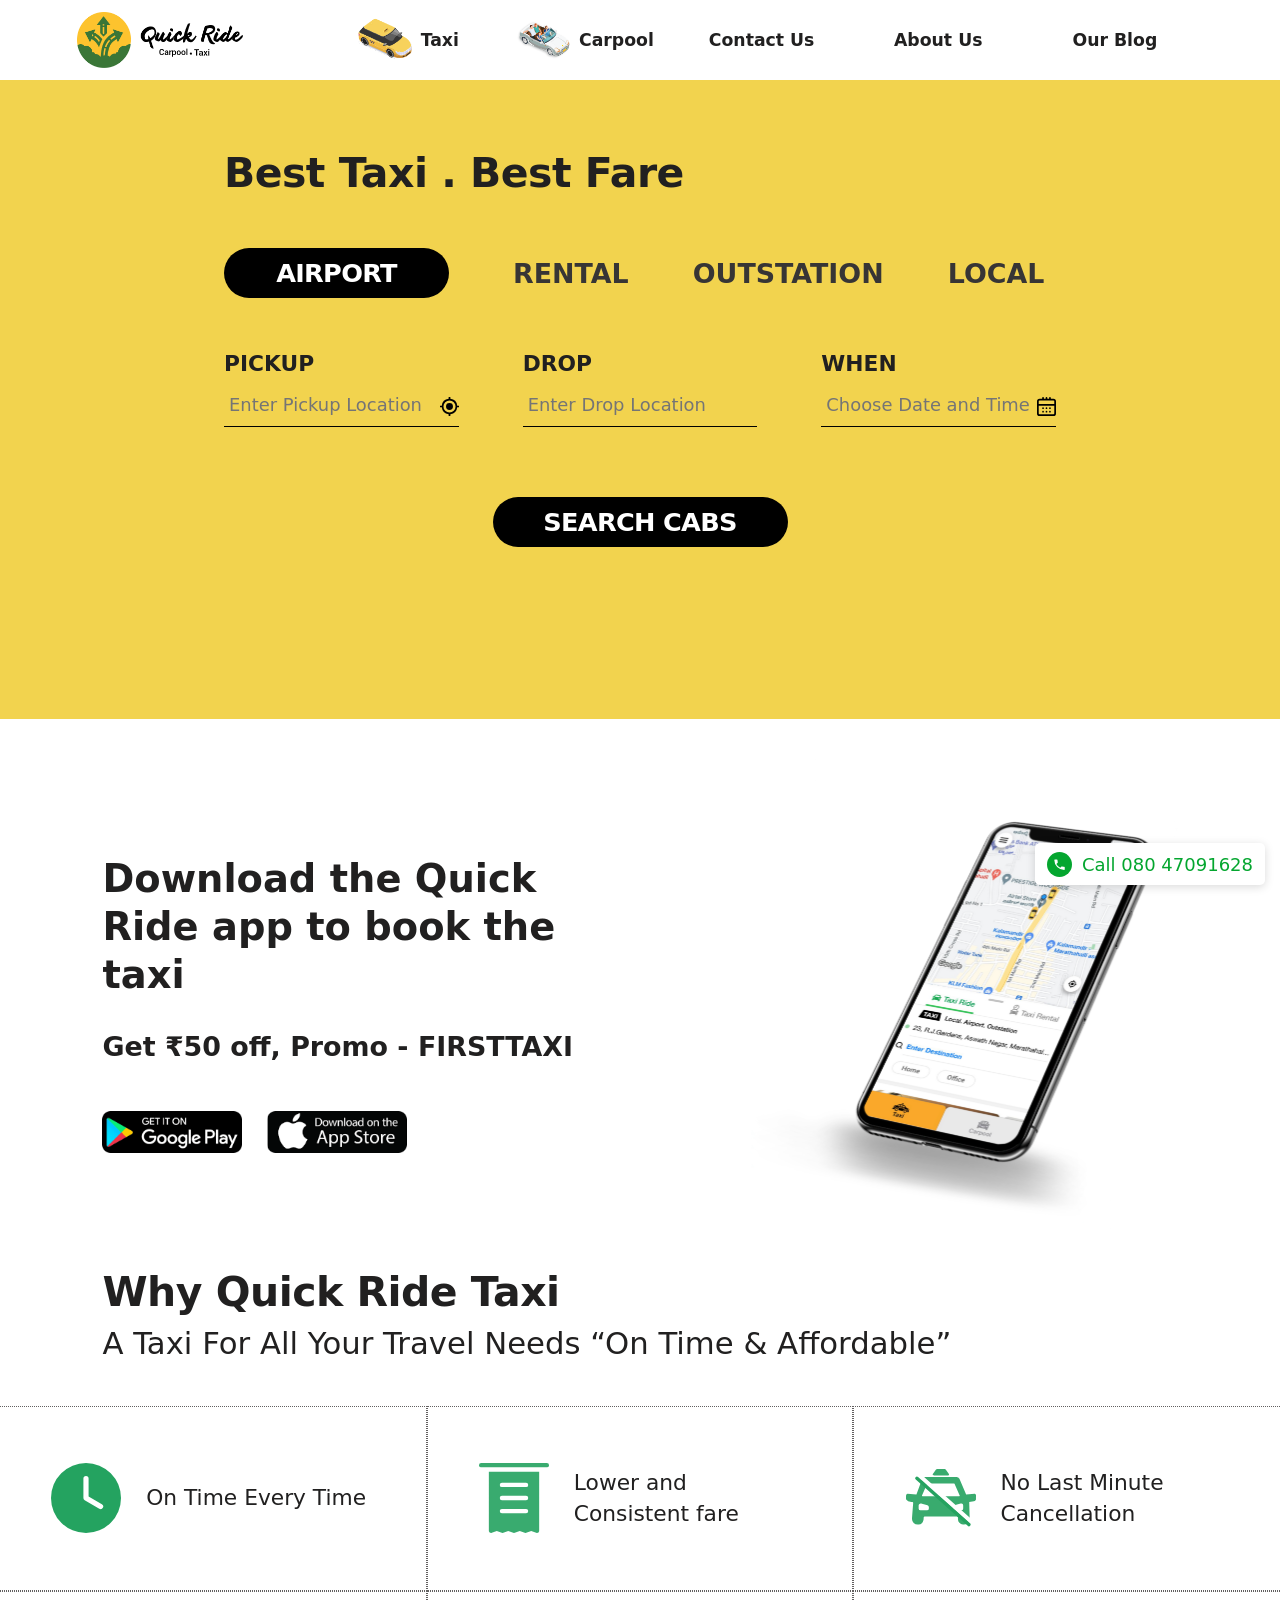
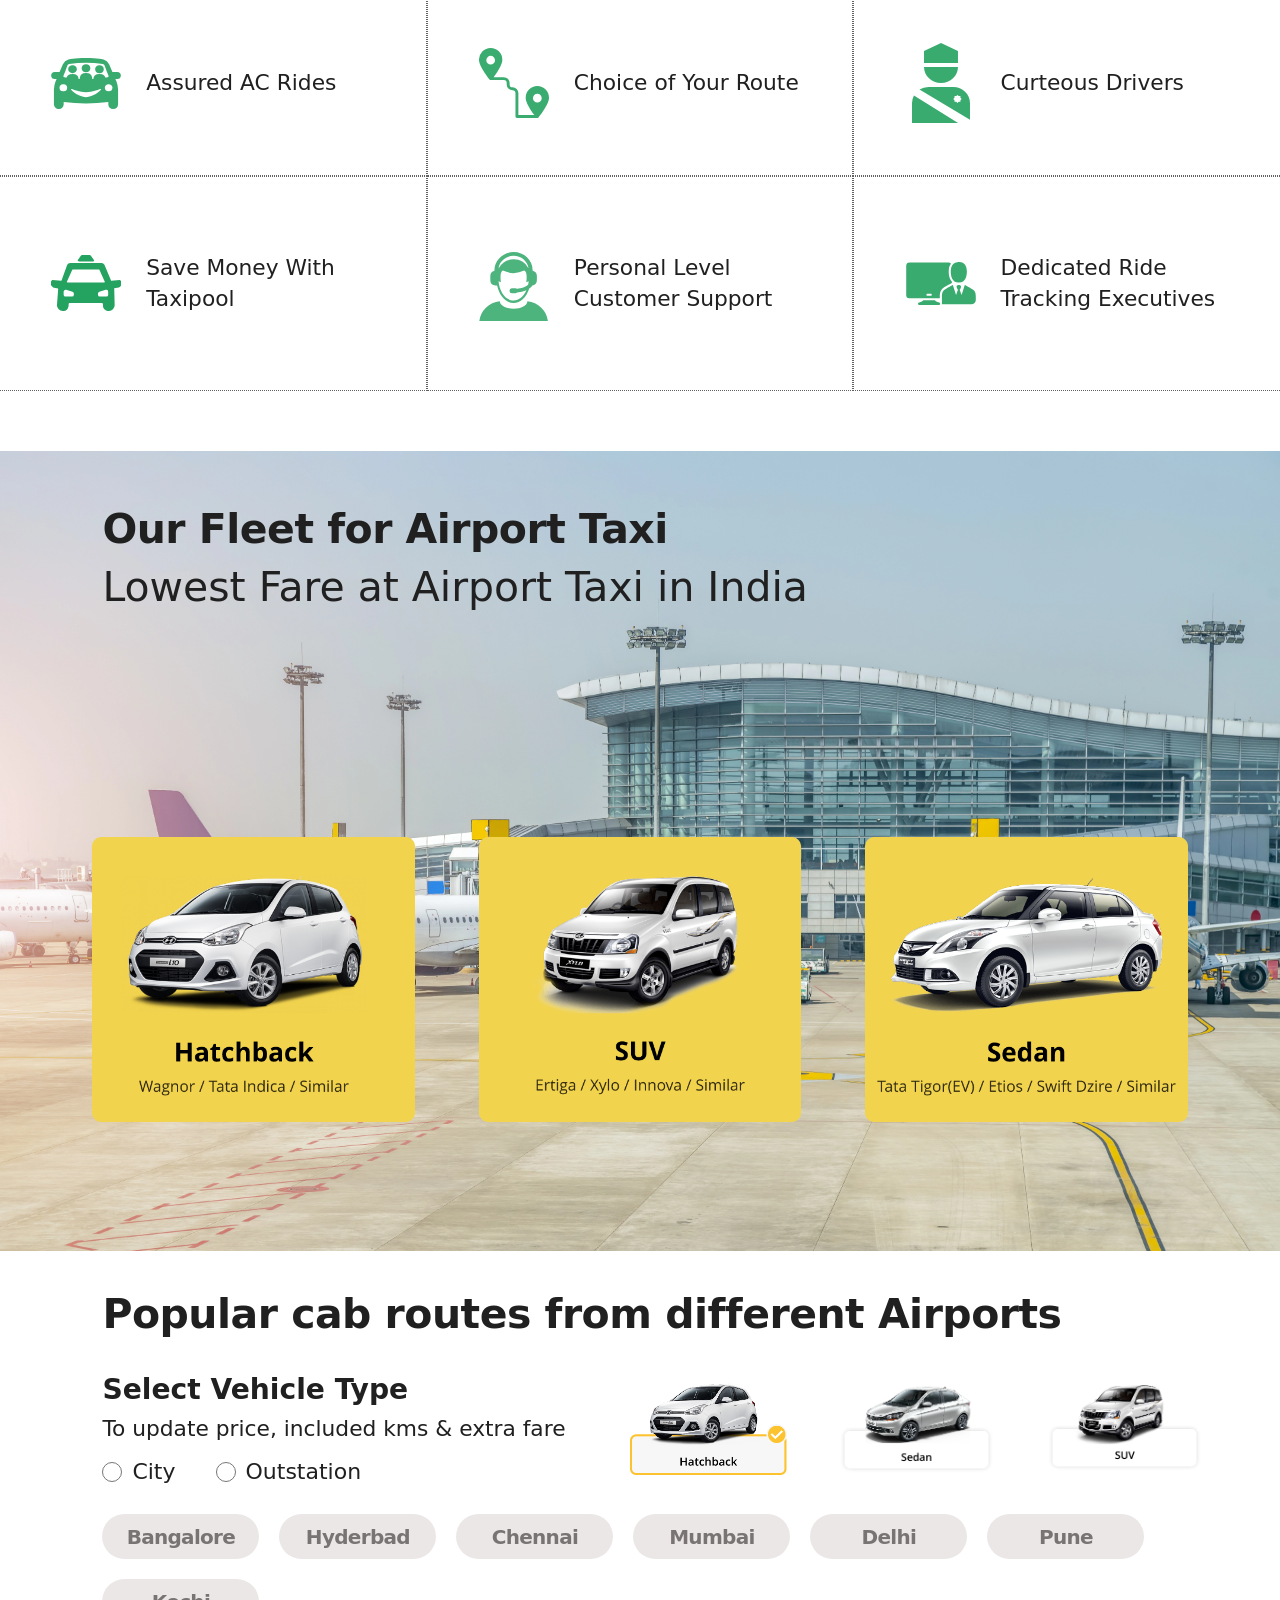
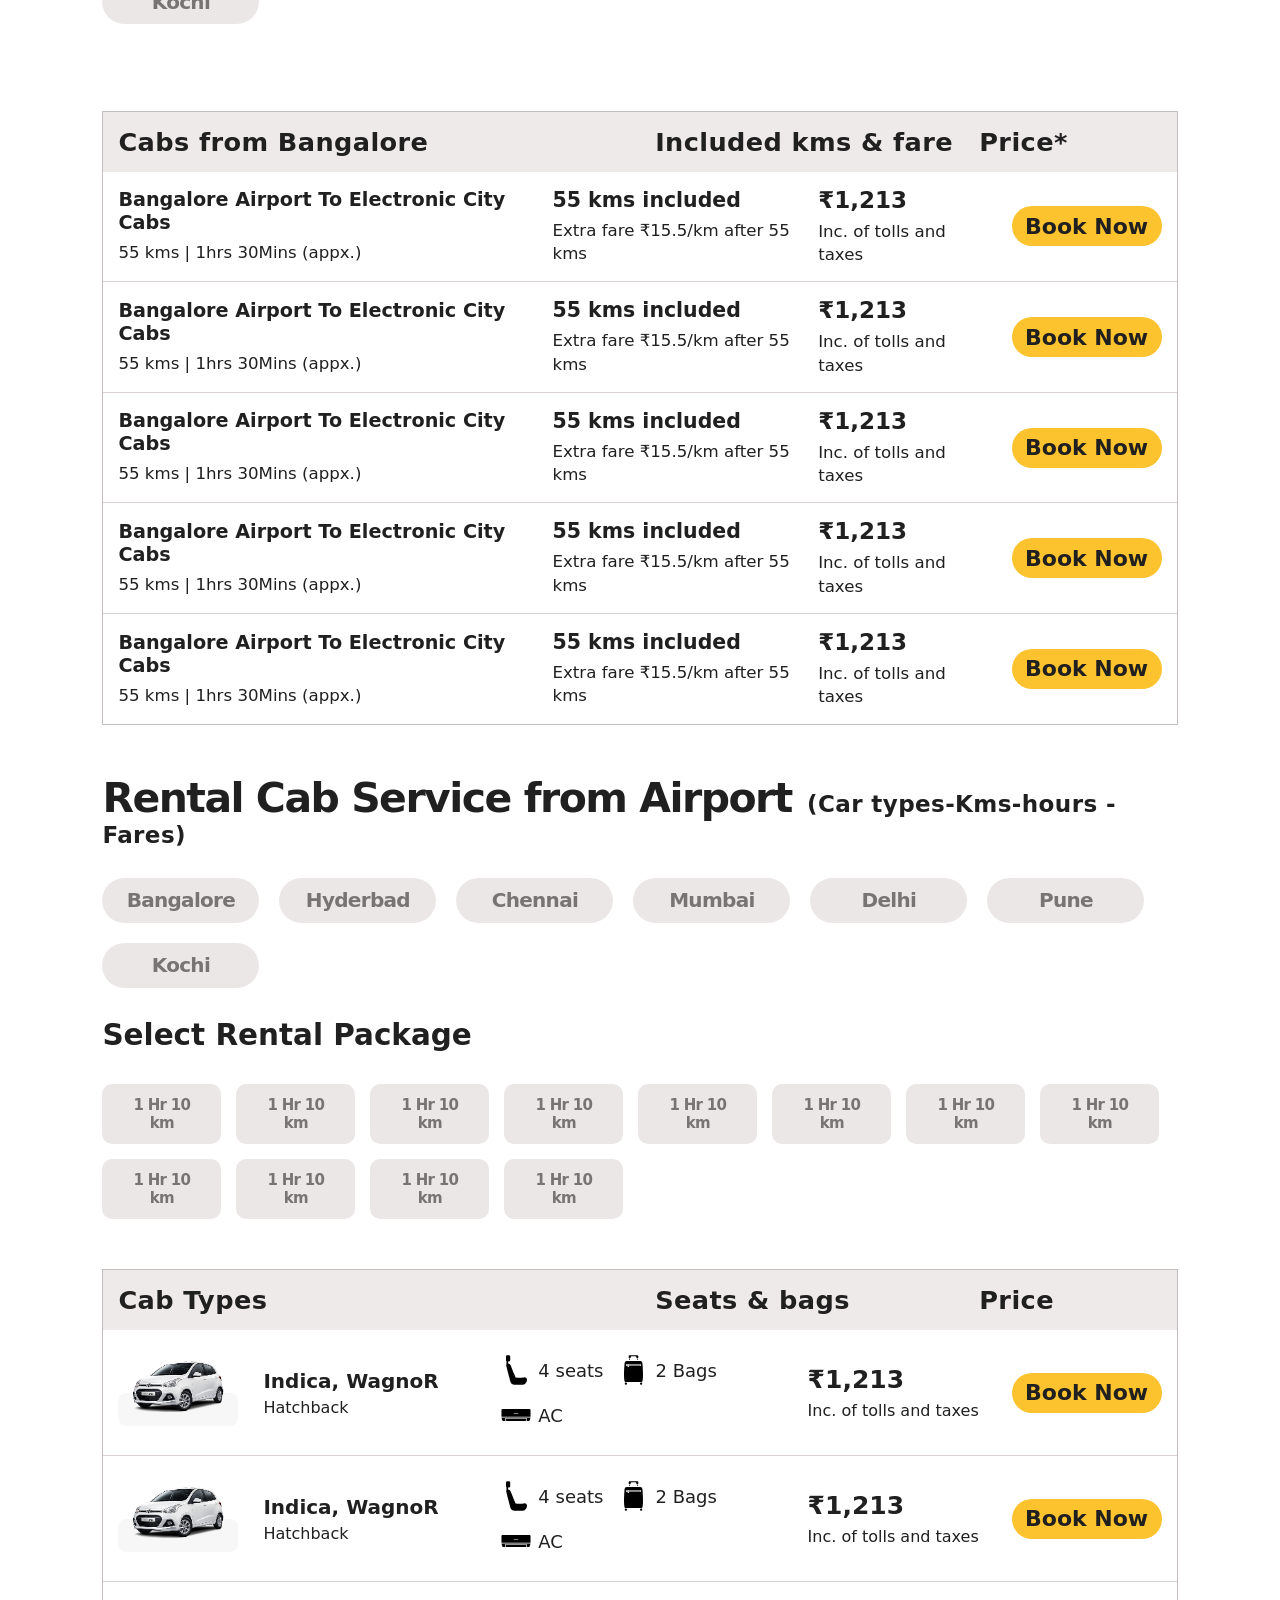
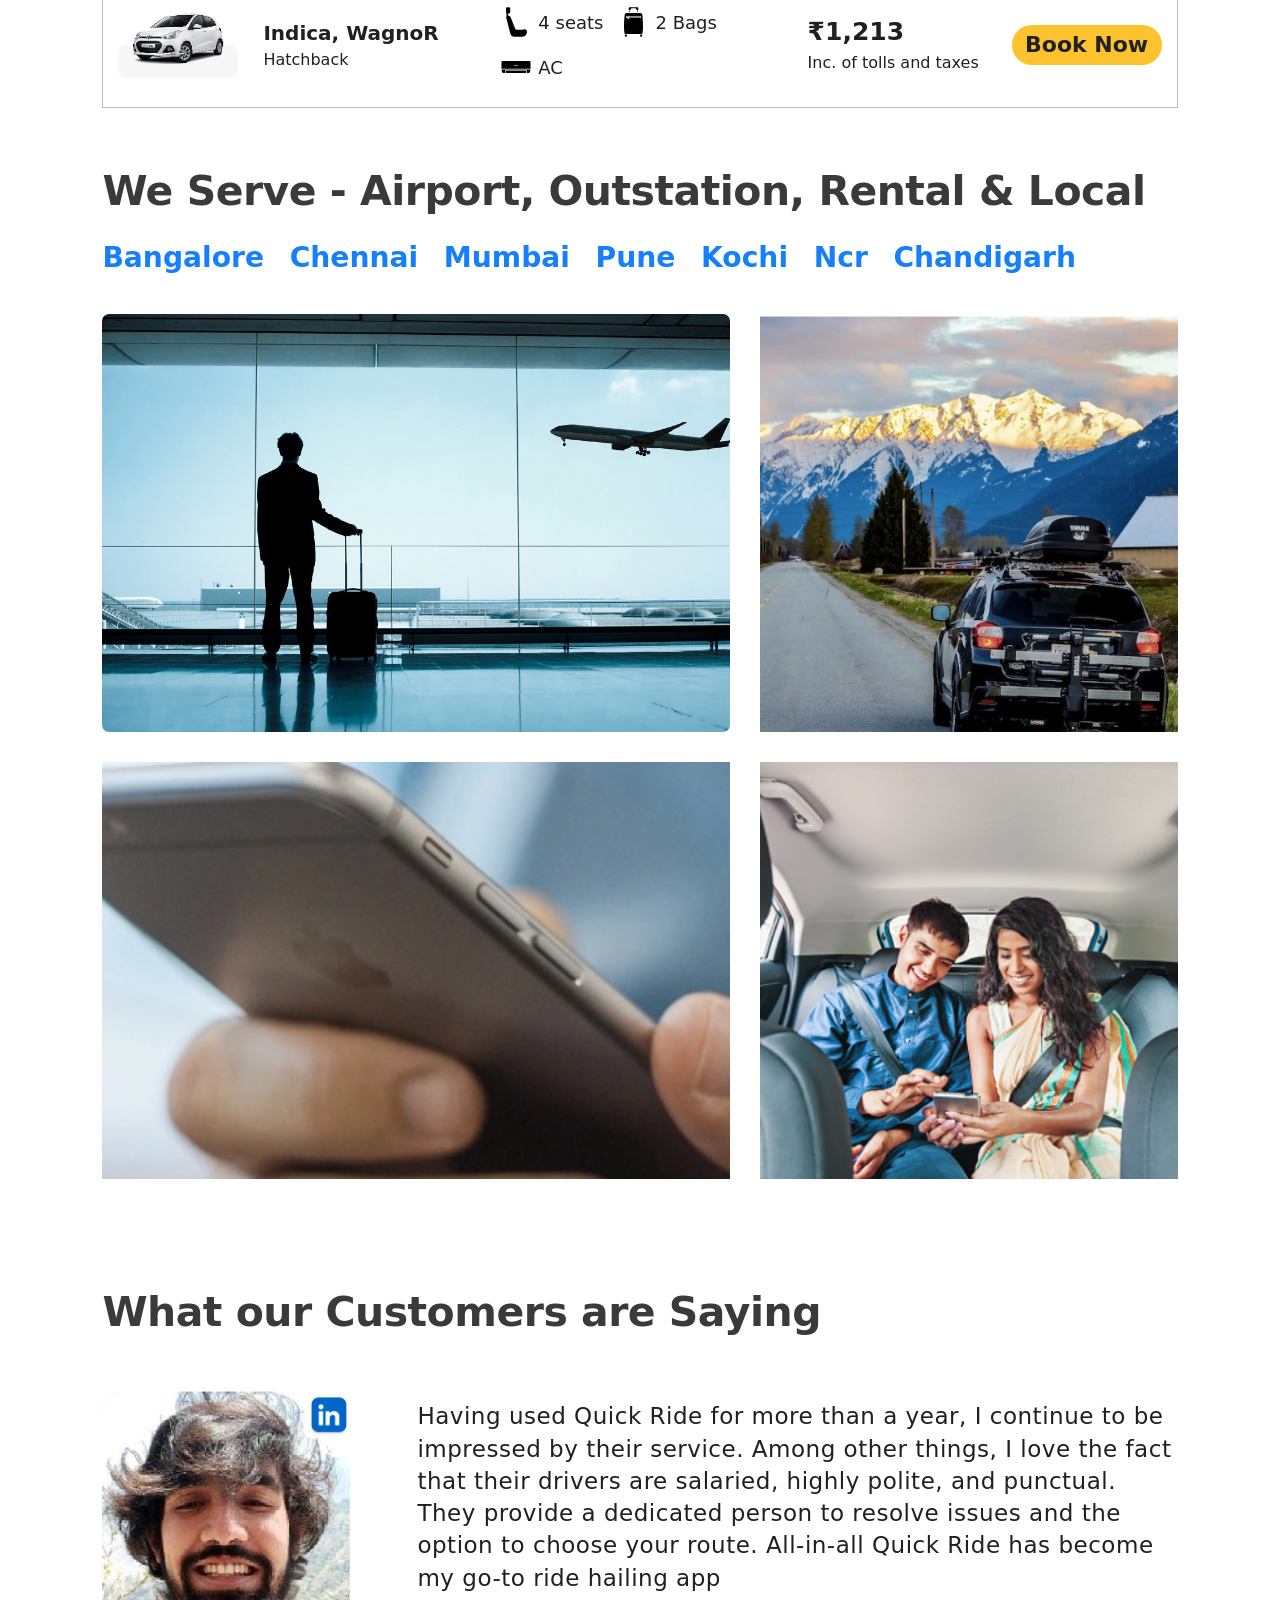
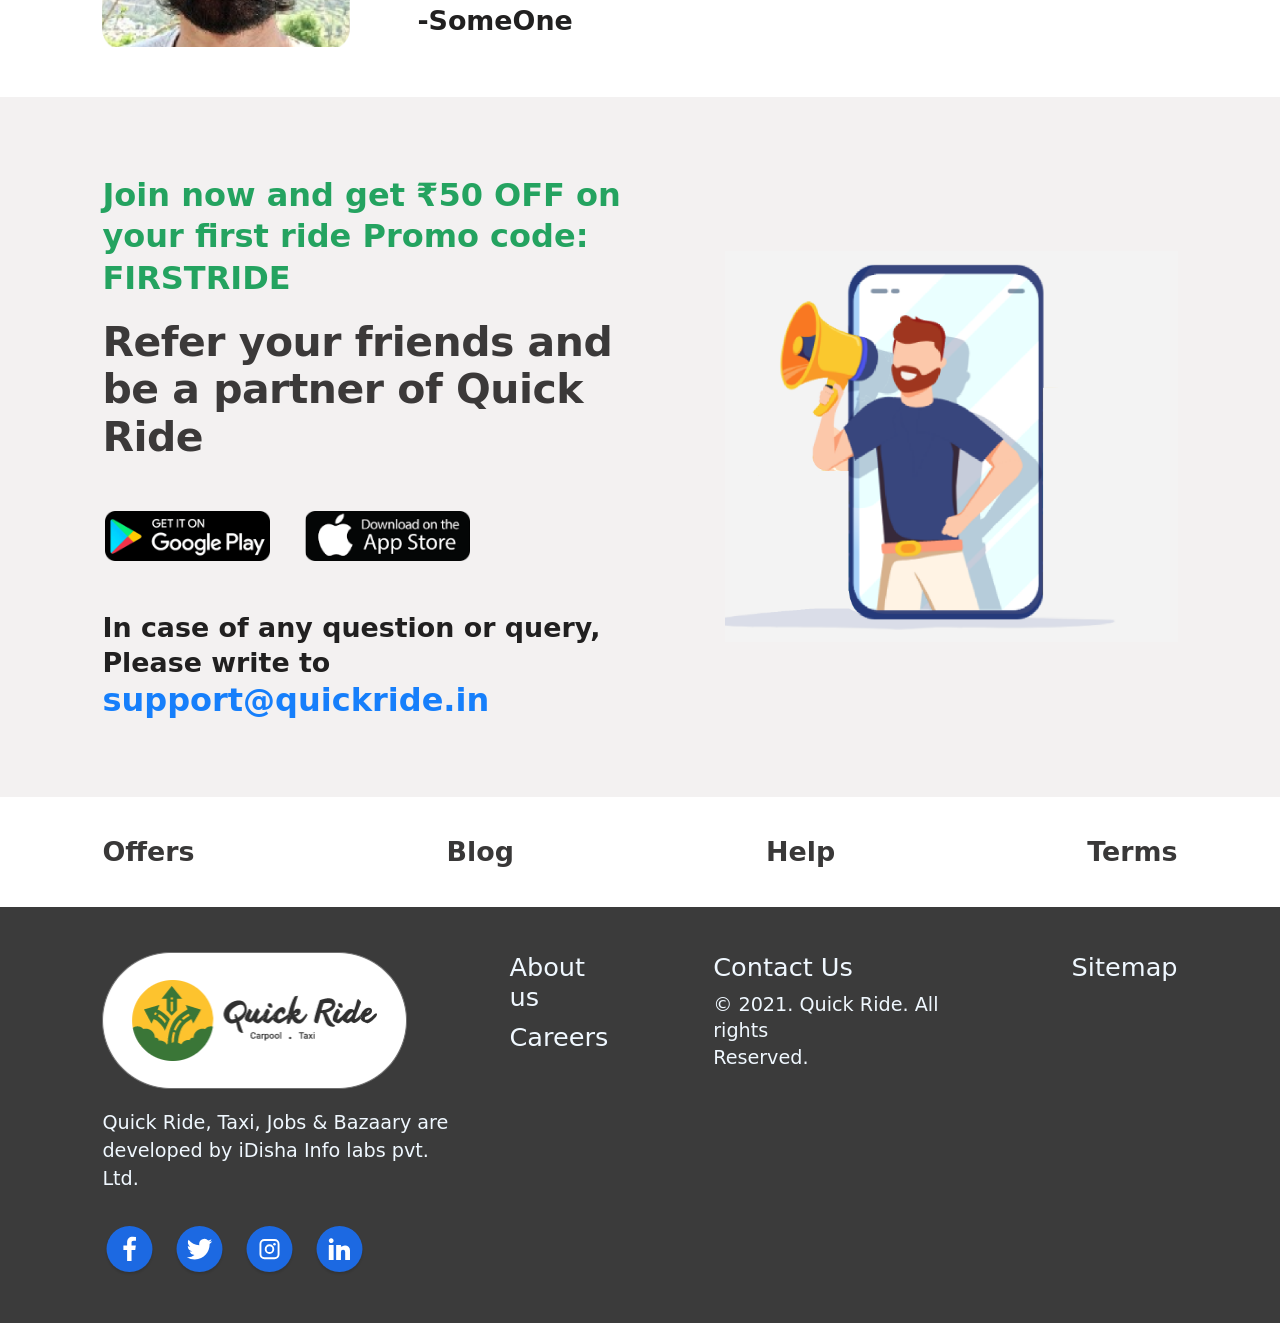
==== index.html @ 78f5a3c4 "Rename quick.html to index.html" ====
<!DOCTYPE html>
<html lang="en">
  <head>
    <meta charset="UTF-8" />
    <meta name="viewport" content="width=device-width, initial-scale=1.0" />
    <title>Quick Ride</title>
    <link rel="stylesheet" href="./quick.css" />
  </head>

  <body>
    <nav>
      <section class="nav padd">
        <div class="nav-l">
          <img src="./public/quick_ride_logo.png" alt="Quick Ride Logo" />
        </div>

        <div class="nav-r">
          <ol>
            <li>
              <img src="./public/yellowTaxi.png" class="n-img" alt="" />
              <span>Taxi</span>
            </li>

            <li>
              <img src="./public/carpoolTaxi.png" class="n-img" alt="" />
              <span>Carpool</span>
            </li>

            <li>Contact Us</li>
            <li>About Us</li>
            <li>Our Blog</li>
          </ol>
        </div>

        <!-- Mobile hamburger -->
        <button
          class="hamburger"
          id="hamburger"
          type="button"
          aria-label="Open navigation menu"
          aria-expanded="false"
          aria-controls="mobileMenu"
        >
          <span></span>
          <span></span>
          <span></span>
        </button>
      </section>

      <!-- Overlay -->
      <div class="menu-overlay" id="menuOverlay"></div>

      <!-- Mobile navigation -->
      <aside class="mobile-menu" id="mobileMenu" aria-hidden="true">
        <div class="mobile-menu-header">
          <span>Menu</span>
        </div>

        <ul>
          <li>
            <a href="#booking">Taxi</a>
          </li>
          <li>
            <a href="#booking">Carpool</a>
          </li>
          <li>
            <a href="#contact">Contact Us</a>
          </li>
          <li>
            <a href="#about">About Us</a>
          </li>
          <li>
            <a href="#blog">Our Blog</a>
          </li>
        </ul>
      </aside>
    </nav>

    <main id="booking">
      <section class="main">
        <h1>Best Taxi . Best Fare</h1>

        <section class="m-btns flex">
          <div class="btn-1">AIRPORT</div>
          <div>RENTAL</div>
          <div>OUTSTATION</div>
          <div>LOCAL</div>
        </section>

        <section class="m-ins">
          <div class="in">
            <p>PICKUP</p>
            <div class="inn inn1">
              <input
                type="text"
                placeholder="Enter Pickup Location"
              />
            </div>
          </div>

          <div class="in">
            <p>DROP</p>
            <div class="inn">
              <input
                type="text"
                placeholder="Enter Drop Location"
              />
            </div>
          </div>

          <div class="in">
            <p>WHEN</p>
            <div class="inn inn2">
              <input
                type="text"
                placeholder="Choose Date and Time"
              />
            </div>
          </div>
        </section>

        <section class="btn btn-1">SEARCH CABS</section>
      </section>
    </main>

    <section class="three">
      <section class="mobile">
        <div class="sec-l">
          <h2>Download the Quick Ride app to book the taxi</h2>

          <h3>Get ₹50 off, Promo - FIRSTTAXI</h3>

          <div class="store-buttons">
            <img src="./public/googlePlayStore.png" alt="Google Play Store" />
            <img src="./public/applePlayStore.png" alt="Apple App Store" />
          </div>
        </div>

        <div class="sec-r">
          <img
            src="./public/taxiBookingPhoneImg.svg"
            alt="Taxi booking application"
          />
        </div>
      </section>
    </section>

    <section class="four" id="about">
      <section class="grid">
        <h1>Why Quick Ride Taxi</h1>
        <p>A Taxi For All Your Travel Needs “On Time & Affordable”</p>
      </section>

      <div class="boxs">
        <div class="grid-features">
          <div class="box">
            <img src="./public/greenTimer.svg" alt="" class="img1" />
            <p>On Time Every Time</p>
          </div>

          <div class="box">
            <img src="./public/greenLowestFare.svg" alt="" class="img1" />
            <p>Lower and Consistent fare</p>
          </div>

          <div class="box">
            <img src="./public/greenNoLastMin.svg" alt="" class="img1" />
            <p>No Last Minute Cancellation</p>
          </div>

          <div class="box">
            <img src="./public/greenCarpool.svg" alt="" class="img1" />
            <p>Assured AC Rides</p>
          </div>

          <div class="box">
            <img src="./public/greenChoiseOfRoute.svg" alt="" class="img1" />
            <p>Choice of Your Route</p>
          </div>

          <div class="box">
            <img src="./public/greenTaxiDriver.svg" alt="" class="img1" />
            <p>Curteous Drivers</p>
          </div>

          <div class="box">
            <img src="./public/greenTaxiCab.svg" alt="" class="img1" />
            <p>Save Money With Taxipool</p>
          </div>

          <div class="box">
            <img src="./public/greenSupportImage.svg" alt="" class="img1" />
            <p>Personal Level Customer Support</p>
          </div>

          <div class="box">
            <img src="./public/greenTxtAgentImage.svg" alt="" class="img1" />
            <p>Dedicated Ride Tracking Executives</p>
          </div>
        </div>
      </div>
    </section>

    <section class="cars">
      <div class="car">
        <h1>Our Fleet for Airport Taxi</h1>
        <p>Lowest Fare at Airport Taxi in India</p>

        <div class="cars-in">
          <img
            src="./public/yellowHatchbackTaxi.png"
            alt="Hatchback Taxi"
          />

          <img
            src="./public/yellowSuvTaxi.png"
            alt="SUV Taxi"
          />

          <img
            src="./public/yellowSedanTaxi.png"
            alt="Sedan Taxi"
          />
        </div>
      </div>
    </section>

    <section class="cab">
      <h1>Popular cab routes from different Airports</h1>

      <div class="cabs">
        <div class="cab-l">
          <h3>Select Vehicle Type</h3>
          <p>To update price, included kms & extra fare</p>

          <div class="rads">
            <label>
              <input type="radio" name="rad" id="rad1" />
              City
            </label>

            <label>
              <input type="radio" name="rad" id="rad2" />
              Outstation
            </label>
          </div>
        </div>

        <div class="cab-r">
          <img
            src="./public/selectedHatchBackTaxi.png"
            alt="Hatchback"
            class="cimg"
          />

          <img
            src="./public/sedanTaxi.png"
            alt="Sedan"
            class="cimg"
          />

          <img
            src="./public/suvTaxi.png"
            alt="SUV"
            class="cimg"
          />
        </div>
      </div>

      <div class="route-buttons" id="routeButtons">
        <div class="btn-b btn-b-1">Bangalore</div>
        <div class="btn-b">Hyderbad</div>
        <div class="btn-b">Chennai</div>
        <div class="btn-b">Mumbai</div>
        <div class="btn-b">Delhi</div>
        <div class="btn-b">Pune</div>
        <div class="btn-b">Kochi</div>
      </div>
    </section>

    <!-- ================= AIRPORT TABLE ================= -->
    <section class="air">
      <section class="table1">
        <div class="head">
          <h3>Cabs from Bangalore</h3>
          <h3>Included kms & fare</h3>
          <h3>Price*</h3>
        </div>

        <section class="port">
          <div class="tab">
            <div class="t1">
              <h3>Bangalore Airport To Electronic City Cabs</h3>
              <span>55 kms | 1hrs 30Mins (appx.)</span>
            </div>

            <div class="t2">
              <h3>55 kms included</h3>
              <span>Extra fare ₹15.5/km after 55 kms</span>
            </div>

            <div class="t3">
              <h3>₹1,213</h3>
              <span>Inc. of tolls and taxes</span>
            </div>

            <div class="t4">
              <div class="btn-n1">Book Now</div>
            </div>
          </div>

          <div class="tab">
            <div class="t1">
              <h3>Bangalore Airport To Electronic City Cabs</h3>
              <span>55 kms | 1hrs 30Mins (appx.)</span>
            </div>

            <div class="t2">
              <h3>55 kms included</h3>
              <span>Extra fare ₹15.5/km after 55 kms</span>
            </div>

            <div class="t3">
              <h3>₹1,213</h3>
              <span>Inc. of tolls and taxes</span>
            </div>

            <div class="t4">
              <div class="btn-n1">Book Now</div>
            </div>
          </div>

          <div class="tab">
            <div class="t1">
              <h3>Bangalore Airport To Electronic City Cabs</h3>
              <span>55 kms | 1hrs 30Mins (appx.)</span>
            </div>

            <div class="t2">
              <h3>55 kms included</h3>
              <span>Extra fare ₹15.5/km after 55 kms</span>
            </div>

            <div class="t3">
              <h3>₹1,213</h3>
              <span>Inc. of tolls and taxes</span>
            </div>

            <div class="t4">
              <div class="btn-n1">Book Now</div>
            </div>
          </div>

          <div class="tab">
            <div class="t1">
              <h3>Bangalore Airport To Electronic City Cabs</h3>
              <span>55 kms | 1hrs 30Mins (appx.)</span>
            </div>

            <div class="t2">
              <h3>55 kms included</h3>
              <span>Extra fare ₹15.5/km after 55 kms</span>
            </div>

            <div class="t3">
              <h3>₹1,213</h3>
              <span>Inc. of tolls and taxes</span>
            </div>

            <div class="t4">
              <div class="btn-n1">Book Now</div>
            </div>
          </div>

          <div class="tab">
            <div class="t1">
              <h3>Bangalore Airport To Electronic City Cabs</h3>
              <span>55 kms | 1hrs 30Mins (appx.)</span>
            </div>

            <div class="t2">
              <h3>55 kms included</h3>
              <span>Extra fare ₹15.5/km after 55 kms</span>
            </div>

            <div class="t3">
              <h3>₹1,213</h3>
              <span>Inc. of tolls and taxes</span>
            </div>

            <div class="t4">
              <div class="btn-n1">Book Now</div>
            </div>
          </div>
        </section>
      </section>
    </section>

    <!-- ================= RENTAL ================= -->
    <section class="seven">
      <h1>Rental Cab Service from Airport</h1>

      <h3>(Car types-Kms-hours - Fares)</h3>

      <div class="route-buttons">
        <div class="btn-b btn-b-1">Bangalore</div>
        <div class="btn-b">Hyderbad</div>
        <div class="btn-b">Chennai</div>
        <div class="btn-b">Mumbai</div>
        <div class="btn-b">Delhi</div>
        <div class="btn-b">Pune</div>
        <div class="btn-b">Kochi</div>
      </div>

      <h2>Select Rental Package</h2>

      <div class="btns-new">
        <div class="btn-b-1 btn-b btn-new">1 Hr 10<br />km</div>
        <div class="btn-b btn-new">1 Hr 10<br />km</div>
        <div class="btn-b btn-new">1 Hr 10<br />km</div>
        <div class="btn-b btn-new">1 Hr 10<br />km</div>
        <div class="btn-b btn-new">1 Hr 10<br />km</div>
        <div class="btn-b btn-new">1 Hr 10<br />km</div>
        <div class="btn-b btn-new">1 Hr 10<br />km</div>
        <div class="btn-b btn-new">1 Hr 10<br />km</div>
        <div class="btn-b btn-new">1 Hr 10<br />km</div>
        <div class="btn-b btn-new">1 Hr 10<br />km</div>
        <div class="btn-b btn-new">1 Hr 10<br />km</div>
        <div class="btn-b btn-new">1 Hr 10<br />km</div>
      </div>
    </section>

    <!-- ================= RENTAL TABLE ================= -->
    <section class="eight">
      <div class="car-tab">
        <div class="head">
          <h3>Cab Types</h3>
          <h3>Seats & bags</h3>
          <h3>Price</h3>
        </div>

        <div class="tab-1">
          <div class="t1 ct1">
            <img
              src="./public/taxiHatchBackCar2.png"
              class="c-img-1"
              alt="Hatchback"
            />

            <div class="text-c">
              <h3>Indica, WagnoR</h3>
              <span>Hatchback</span>
            </div>
          </div>

          <div class="t2 ct2">
            <div>
              <img src="./public/seat.svg" alt="" />
              <span>4 seats</span>
            </div>

            <div>
              <img src="./public/luggageBags.svg" alt="" />
              <span>2 Bags</span>
            </div>

            <div>
              <img src="./public/acBlackImage.svg" alt="" />
              <span>AC</span>
            </div>
          </div>

          <div class="t3 ct3">
            <h3>₹1,213</h3>
            <span>Inc. of tolls and taxes</span>
          </div>

          <div class="t4 ct4">
            <div class="btn-n1">Book Now</div>
          </div>
        </div>

        <div class="tab-1">
          <div class="t1 ct1">
            <img
              src="./public/taxiHatchBackCar2.png"
              class="c-img-1"
              alt="Hatchback"
            />

            <div class="text-c">
              <h3>Indica, WagnoR</h3>
              <span>Hatchback</span>
            </div>
          </div>

          <div class="t2 ct2">
            <div>
              <img src="./public/seat.svg" alt="" />
              <span>4 seats</span>
            </div>

            <div>
              <img src="./public/luggageBags.svg" alt="" />
              <span>2 Bags</span>
            </div>

            <div>
              <img src="./public/acBlackImage.svg" alt="" />
              <span>AC</span>
            </div>
          </div>

          <div class="t3 ct3">
            <h3>₹1,213</h3>
            <span>Inc. of tolls and taxes</span>
          </div>

          <div class="t4 ct4">
            <div class="btn-n1">Book Now</div>
          </div>
        </div>

        <div class="tab-1">
          <div class="t1 ct1">
            <img
              src="./public/taxiHatchBackCar2.png"
              class="c-img-1"
              alt="Hatchback"
            />

            <div class="text-c">
              <h3>Indica, WagnoR</h3>
              <span>Hatchback</span>
            </div>
          </div>

          <div class="t2 ct2">
            <div>
              <img src="./public/seat.svg" alt="" />
              <span>4 seats</span>
            </div>

            <div>
              <img src="./public/luggageBags.svg" alt="" />
              <span>2 Bags</span>
            </div>

            <div>
              <img src="./public/acBlackImage.svg" alt="" />
              <span>AC</span>
            </div>
          </div>

          <div class="t3 ct3">
            <h3>₹1,213</h3>
            <span>Inc. of tolls and taxes</span>
          </div>

          <div class="t4 ct4">
            <div class="btn-n1">Book Now</div>
          </div>
        </div>
      </div>
    </section>

    <section class="nine" id="blog">
      <div class="nine-an">
        <h1>We Serve - Airport, Outstation, Rental & Local</h1>
      </div>

      <div class="anc">
        <a href="">Bangalore</a>
        <a href="">Chennai</a>
        <a href="">Mumbai</a>
        <a href="">Pune</a>
        <a href="">Kochi</a>
        <a href="">Ncr</a>
        <a href="">Chandigarh</a>
      </div>

      <div class="pic-4">
        <img
          src="./public/airportImage.png"
          alt="Airport"
        />

        <img
          src="./public/outstationImage.png"
          alt="Outstation"
        />

        <img
          src="./public/localImage.png"
          alt="Local"
        />

        <img
          src="./public/rentalImage.png"
          alt="Rental"
        />
      </div>
    </section>

    <section class="ten">
      <section class="custo">
        <h1>What our Customers are Saying</h1>

        <div class="cu-sec">
          <div class="cu-l">
            <img
              src="./public/Shankar_Sriram_Image.png"
              alt="Customer"
            />
          </div>

          <div class="cu-r">
            <p>
              Having used Quick Ride for more than a year, I continue to be
              impressed by their service. Among other things, I love the fact
              that their drivers are salaried, highly polite, and punctual.
              They provide a dedicated person to resolve issues and the option
              to choose your route. All-in-all Quick Ride has become my go-to
              ride hailing app
            </p>

            <h3>-SomeOne</h3>
          </div>
        </div>
      </section>
    </section>

    <section class="eleven" id="contact">
      <div class="s11">
        <section class="l11">
          <h2>
            Join now and get ₹50 OFF on your first ride Promo code:
            FIRSTRIDE
          </h2>

          <h1>Refer your friends and be a partner of Quick Ride</h1>

          <div class="img-s11">
            <img
              src="./public/googlePlayStore.png"
              alt="Google Play Store"
            />

            <img
              src="./public/applePlayStore (1).png"
              alt="Apple App Store"
            />
          </div>

          <h3>
            In case of any question or query, Please write to
          </h3>

          <a href="mailto:support@quickride.in">
            support@quickride.in
          </a>
        </section>

        <section class="r11">
          <img
            src="./public/userReferral.png"
            alt="Referral"
          />
        </section>
      </div>
    </section>

    <section class="lists">
      <div class="list">
        <ol>
          <li>Offers</li>
          <li>Blog</li>
          <li>Help</li>
          <li>Terms</li>
        </ol>
      </div>
    </section>

    <footer>
      <section class="foots">
        <div class="foot1">
          <img
            src="./public/quickRideLogoImage.png"
            alt="Quick Ride"
          />

          <p>
            Quick Ride, Taxi, Jobs & Bazaary are
            <br />
            developed by iDisha Info labs pvt. Ltd.
          </p>

          <div class="logos">
            <img src="./public/skyBlueFaceBook.svg" alt="Facebook" />
            <img src="./public/skyBlueTwiter.svg" alt="Twitter" />
            <img src="./public/skyBlueInstagram.svg" alt="Instagram" />
            <img src="./public/skyBlueLinkedIn.svg" alt="LinkedIn" />
          </div>
        </div>

        <div class="ols">
          <div class="ol1">
            <ol>
              <li>About us</li>
              <li>Careers</li>
            </ol>
          </div>

          <div class="ol2">
            <ol>
              <li>Contact Us</li>
              <li class="copyright">
                © 2021. Quick Ride. All rights
                <br />
                Reserved.
              </li>
            </ol>
          </div>

          <div class="ol3">
            <ol>
              <li>Sitemap</li>
            </ol>
          </div>
        </div>
      </section>
    </footer>

    <div class="call-bar">
      <a href="tel:08047091628">
        <img
          src="./public/call.svg"
          alt="Call"
        />
        <span>Call 080 47091628</span>
      </a>
    </div>

    

    <script src="./quick.js"></script>
  </body>
</html>
---- quick.css ----
* {
  padding: 0;
  margin: 0;
  box-sizing: border-box;
}

html {
  font-size: 16px;
  scroll-behavior: smooth;
}

html,
body {
  width: 100%;
  min-height: 100%;
}

body {
  overflow-x: clip;
  color: #212020;
  font-family: system-ui, -apple-system, BlinkMacSystemFont, "Segoe UI",
    Roboto, Oxygen, Ubuntu, Cantarell, "Open Sans", sans-serif;
}

body.menu-open {
  overflow: hidden;
}

img {
  max-width: 100%;
  height: auto;
  display: block;
}

a {
  text-decoration: none;
  color: inherit;
}

li {
  list-style: none;
}

button,
input {
  font: inherit;
}

.flex {
  display: flex;
}

.padd {
  padding-inline: clamp(20px, 6vw, 95px);
}


/* navbar */

nav {
  position: relative;
  height: 80px;
  background: #fff;
  z-index: 1000;
}

.nav {
  min-height: 80px;
  display: flex;
  align-items: center;
  gap: clamp(30px, 6vw, 100px);
}

.nav-l {
  flex: 0 0 auto;
}

.nav-l img {
  width: clamp(145px, 13vw, 190px);
  height: auto;
}

.nav-r {
  flex: 1;
}

.nav-r ol {
  display: flex;
  align-items: center;
  justify-content: flex-start;
  gap: 0;
}

.nav-r ol li {
  min-height: 80px;
  flex: 1;
  display: flex;
  align-items: center;
  justify-content: center;
  gap: 8px;
  padding-inline: 10px;
  text-align: center;
  font-size: clamp(15px, 1.35vw, 20px);
  font-weight: 900;
  cursor: pointer;
  white-space: nowrap;
}

.nav-r ol li:hover {
  color: #423d3d;
  text-decoration: underline;
}

.n-img {
  width: 55px;
  height: 60px;
  object-fit: contain;
}

/* hamburger */

.hamburger {
  display: none;
  position: relative;
  width: 48px;
  height: 48px;
  flex: 0 0 48px;
  padding: 8px;
  border: 0;
  border-radius: 8px;
  background: transparent;
  cursor: pointer;
  z-index: 1200;
}

.hamburger span {
  display: block;
  width: 30px;
  height: 3px;
  margin: 5px auto;
  border-radius: 5px;
  background: #000;
  transition:
    transform 0.3s ease,
    opacity 0.2s ease;
}

.hamburger.active span:nth-child(1) {
  transform: translateY(8px) rotate(45deg);
}

.hamburger.active span:nth-child(2) {
  opacity: 0;
}

.hamburger.active span:nth-child(3) {
  transform: translateY(-8px) rotate(-45deg);
}


/* mobilr menu */

.mobile-menu {
  position: fixed;
  top: 0;
  right: 0;
  width: min(360px, 88vw);
  height: 100dvh;
  padding: 100px 30px 40px;
  background: #fff;
  z-index: 1100;
  transform: translateX(100%);
  visibility: hidden;
  transition:
    transform 0.35s ease,
    visibility 0.35s ease;
  box-shadow: -10px 0 30px rgba(0, 0, 0, 0.15);
}

.mobile-menu.active {
  transform: translateX(0);
  visibility: visible;
}

.mobile-menu-header {
  margin-bottom: 25px;
  font-size: 24px;
  font-weight: 800;
}

.mobile-menu ul {
  display: flex;
  flex-direction: column;
}

.mobile-menu li {
  border-bottom: 1px solid #ddd;
}

.mobile-menu a {
  display: block;
  padding: 18px 5px;
  font-size: 20px;
  font-weight: 700;
}

.mobile-menu a:active {
  background: #f2f2f2;
}

.menu-overlay {
  position: fixed;
  inset: 0;
  background: rgba(0, 0, 0, 0.45);
  z-index: 1050;
  opacity: 0;
  visibility: hidden;
  pointer-events: none;
  transition:
    opacity 0.3s ease,
    visibility 0.3s ease;
}

.menu-overlay.active {
  opacity: 1;
  visibility: visible;
  pointer-events: auto;
}




h1 {
  font-size: clamp(2rem, 3.2vw, 43px);
  font-weight: 900;
  line-height: 1.15;
  letter-spacing: -0.5px;
}

h2 {
  line-height: 1.2;
}

p {
  line-height: 1.45;
}


/* main section */

main {
  background: #f2d34e;
  min-height: 71vh;
  padding:
    clamp(45px, 6vw, 70px)
    clamp(20px, 17.5vw, 252px)
    60px;
}

.main > h1 {
  padding-bottom: clamp(35px, 4vw, 70px);
}

.m-btns {
  align-items: center;
  flex-wrap: wrap;
  gap: clamp(20px, 5vw, 70px);
  padding-bottom: 50px;
  color: #373535;
  font-size: clamp(20px, 2.1vw, 30px);
  font-weight: 700;
  cursor: pointer;
}

.m-btns > div:not(.btn-1) {
  cursor: pointer;
}

.btn-1 {
  min-height: 50px;
  width: min(225px, 100%);
  background: #000;
  color: #fff !important;
  cursor: pointer;
  text-align: center;
  border-radius: 32px;
  letter-spacing: -0.7px;
  display: flex;
  align-items: center;
  justify-content: center;
  font-size: clamp(20px, 2vw, 30px);
  font-weight: 700;
}

.btn-1:hover {
  background: #302b2b;
}
.m-ins {
  display: grid;
  grid-template-columns: repeat(3, minmax(0, 1fr));
  gap: clamp(20px, 5vw, 70px);
  padding-bottom: 70px;
}

.m-ins p {
  font-size: clamp(18px, 1.7vw, 25px);
  font-weight: 700;
  padding-bottom: 7px;
}

.m-ins .inn {
  height: 40px;
  width: 100%;
  border-bottom: 1px solid #000;
}

.inn1 {
  background-image: url("./public/ic_gps_location.svg");
  background-position: right center;
  background-repeat: no-repeat;
  background-size: 19px;
}

.inn2 {
  background-image: url("./public/datePicker.svg");
  background-position: right center;
  background-repeat: no-repeat;
  background-size: 19px;
}

.m-ins .inn input {
  border: none;
  outline: none;
  height: 35px;
  width: calc(100% - 25px);
  font-size: clamp(16px, 1.4vw, 20px);
  text-indent: 5px;
  background: transparent;
}

.btn {
  margin-inline: auto;
  width: min(295px, 100%);
  height: 50px;
}


/* app section */

.mobile {
  width: min(1400px, 100%);
  min-height: 550px;
  margin-inline: auto;
  padding-inline: clamp(20px, 8vw, 120px);
  display: flex;
  align-items: center;
  justify-content: space-between;
  gap: 50px;
}

.sec-l {
  width: 50%;
  padding-top: 20px;
}

.mobile h2 {
  line-height: 1.25;
  font-size: clamp(28px, 3vw, 40px);
  font-weight: 800;
  padding-bottom: 30px;
}

.mobile h3 {
  line-height: 1.35;
  font-size: clamp(20px, 2.1vw, 30px);
  font-weight: 900;
  padding-bottom: 45px;
}

.store-buttons {
  display: flex;
  flex-wrap: wrap;
  align-items: center;
  gap: 25px;
}

.sec-l img {
  width: 140px;
  height: 43px;
  object-fit: contain;
}

.sec-r {
  width: 40%;
  display: flex;
  justify-content: center;
}

.sec-r img {
  width: min(450px, 100%);
  height: 550px;
  object-fit: contain;
}


/* quick grid  */

.four {
  padding-bottom: 60px;
}

.grid {
  width: min(1400px, 100%);
  margin-inline: auto;
  padding-inline: clamp(20px, 8vw, 120px);
  padding-bottom: 40px;
}

.grid h1 {
  text-align: left;
  padding-bottom: 5px;
}

.grid p {
  font-size: clamp(21px, 2.4vw, 33.5px);
  font-weight: 300;
}

.boxs {
  width: min(1400px, 100%);
  margin-inline: auto;
}

.grid-features {
  display: grid;
  grid-template-columns: repeat(3, minmax(0, 1fr));
}

.box {
  min-height: 185px;
  padding: 25px clamp(20px, 4vw, 60px);
  border: 1px dotted rgb(98, 96, 96);
  display: flex;
  gap: 25px;
  align-items: center;
}

.box:nth-child(1),
.box:nth-child(4),
.box:nth-child(7) {
  border-left: 0;
}

.box:nth-child(3),
.box:nth-child(6),
.box:nth-child(9) {
  border-right: 0;
}

.box:nth-child(n + 7) {
  min-height: 215px;
}

.boxs p {
  width: 100%;
  font-size: clamp(18px, 1.7vw, 25px);
  font-weight: 400;
}

.boxs img {
  width: 70px;
  height: 80px;
  object-fit: contain;
  flex: 0 0 70px;
}


/* cars section */

.cars {
  min-height: 800px;
  padding:
    55px
    clamp(20px, 8vw, 120px)
    80px;
  background-image: url("./public/airportBgLocationImg.png");
  background-size: cover;
  background-position: center;
  background-repeat: no-repeat;
}

.cars h1 {
  text-align: left;
  padding-bottom: 5px;
}

.cars p {
  font-size: clamp(25px, 3.2vw, 45.5px);
  font-weight: 300;
}

.cars-in {
  margin-top: 220px;
  display: flex;
  justify-content: center;
  align-items: center;
  gap: clamp(20px, 5vw, 80px);
}

.cars-in img {
  width: min(360px, 30%);
  height: auto;
  object-fit: contain;
}


/* cabs  */

.cab {
  width: min(1400px, 100%);
  min-height: 460px;
  margin-inline: auto;
  padding:
    40px
    clamp(20px, 8vw, 120px);
}

.cab h1 {
  text-align: left;
  padding-bottom: 35px;
}

.cabs {
  display: flex;
  align-items: center;
  justify-content: space-between;
  gap: 30px;
}

.cab-l {
  flex: 1;
}

.cab-l h3 {
  text-align: left;
  font-size: clamp(22px, 2.2vw, 30px);
  padding-bottom: 7px;
}

.cab p {
  font-size: clamp(17px, 1.7vw, 25px);
  padding-bottom: 15px;
}

.rads {
  display: flex;
  align-items: center;
  gap: 40px;
  font-size: 22px;
}

.rads label {
  display: flex;
  align-items: center;
  gap: 10px;
  cursor: pointer;
}

.rads input {
  width: 20px;
  height: 20px;
}

.cab-r {
  flex: 1;
  display: flex;
  justify-content: center;
  gap: clamp(15px, 4vw, 75px);
}

.cimg {
  width: min(200px, 30%);
  height: auto;
  object-fit: contain;
}

.route-buttons {
  padding-top: 30px;
  display: flex;
  gap: 20px;
  flex-wrap: wrap;
  padding-bottom: 30px;
}

.btn-b {
  min-height: 45px;
  width: 157px;
  padding-inline: 15px;
  color: #797474;
  background: rgb(236, 231, 231);
  text-align: center;
  border-radius: 32px;
  letter-spacing: -0.7px;
  display: flex;
  align-items: center;
  justify-content: center;
  font-size: 20px;
  font-weight: 700;
  cursor: pointer;
}


/* with out hover default btn  */


/* .btn-b-1 {
  background: #fdc32e !important;
  color: #000 !important;
} */




.air {
  width: min(1400px, 100%);
  margin-inline: auto;
  padding-inline: clamp(20px, 8vw, 120px);
}

.table1,
.car-tab {
  width: 100%;
  border: 0.5px solid rgb(195, 188, 188);
  overflow: hidden;
}

.head {
  display: grid;
  grid-template-columns: 1.7fr 1fr 0.6fr;
  gap: 20px;
  background: rgb(238, 234, 234);
  padding: 15px;
}

.head h3 {
  text-align: left;
  font-size: clamp(17px, 2vw, 28px);
  letter-spacing: 0.4px;
}

.tab {
  display: grid;
  grid-template-columns: 1.7fr 1fr 0.7fr auto;
  gap: 25px;
  align-items: center;
  padding: 15px;
  border-bottom: 0.5px solid rgb(218, 210, 210);
}

.tab:last-child,
.tab-1:last-child {
  border-bottom: 0;
}

.t1 h3,
.t2 h3,
.t3 h3 {
  text-align: left;
  padding-bottom: 7px;
}

.t1 h3 {
  font-size: clamp(16px, 1.5vw, 20px);
}

.t2 h3 {
  font-size: clamp(17px, 1.6vw, 22px);
}

.t3 h3 {
  font-size: clamp(19px, 1.8vw, 25px);
}

.tab span {
  font-size: clamp(14px, 1.3vw, 17.5px);
  line-height: 1.4;
}

.btn-n1 {
  min-height: 40px;
  width: 150px;
  background: #fdc32e !important;
  color: #212020 !important;
  text-align: center;
  border-radius: 32px;
  display: flex;
  align-items: center;
  justify-content: center;
  font-size: 22px;
  font-weight: 700;
  cursor: pointer;
}


/* rental section */

.seven {
  width: min(1400px, 100%);
  min-height: 500px;
  margin-inline: auto;
  padding:
    50px
    clamp(20px, 8vw, 120px);
}

.seven h1 {
  text-align: left;
  padding-bottom: 1px;
  letter-spacing: -1.5px;
  display: inline;
}

.seven > h3 {
  display: inline;
  margin-left: 10px;
  font-size: clamp(19px, 1.8vw, 27px);
  letter-spacing: 0.4px;
}

.seven h2 {
  display: block;
  text-align: left;
  padding-bottom: 1px;
  font-size: clamp(25px, 2.3vw, 33px);
}

.btns-new {
  padding-top: 30px;
  display: flex;
  gap: 15px;
  flex-wrap: wrap;
}

.btn-new {
  width: 119px;
  min-height: 60px;
  border-radius: 10px;
  font-size: 15px !important;
}


/* table */

.eight {
  width: min(1400px, 100%);
  margin-inline: auto;
  padding-inline: clamp(20px, 8vw, 120px);
}

.tab-1 {
  display: grid;
  grid-template-columns: 1.4fr 1.1fr 0.7fr auto;
  gap: 25px;
  align-items: center;
  padding: 15px;
  border-bottom: 0.5px solid rgb(218, 210, 210);
}

.ct1 {
  display: flex;
  align-items: center;
  gap: 25px;
}

.c-img-1 {
  width: 120px;
  height: 95px;
  object-fit: contain;
  flex: 0 0 auto;
}

.text-c h3 {
  font-size: 20px;
  padding-bottom: 5px;
}

.ct2 {
  display: flex;
  align-items: center;
  flex-wrap: wrap;
  gap: 15px;
}

.ct2 > div {
  display: flex;
  align-items: center;
  gap: 7px;
}

.ct2 img {
  width: 30px;
  height: 30px;
  object-fit: contain;
}

.ct2 span {
  font-size: 18px;
}

.ct3 h3 {
  font-size: 25px;
  padding-bottom: 7px;
}


/* services */

.nine {
  width: min(1400px, 100%);
  margin-inline: auto;
  padding:
    60px
    clamp(20px, 8vw, 120px);
}

.nine h1 {
  text-align: left;
  padding-bottom: 1px;
  color: #3b3939;
}

.anc {
  padding-top: 25px;
  display: flex;
  justify-content: flex-start;
  gap: clamp(15px, 2vw, 29px);
  flex-wrap: wrap;
}

.anc a {
  color: #167ffb;
  font-size: clamp(19px, 2.2vw, 33px);
  font-weight: 800;
}

.anc a:hover {
  text-decoration: underline;
  color: #1b64b8;
}

.pic-4 {
  padding-top: 40px;
  display: grid;
  grid-template-columns: 1.5fr 1fr;
  grid-template-rows: 1fr 1fr;
  gap: 30px;
}

.pic-4 img {
  width: 100%;
  height: 100%;
  min-height: 200px;
  object-fit: cover;
}

.pic-4 img:nth-child(1) {
  grid-row: span 1;
}

.pic-4 img:nth-child(3) {
  transform: none;
}


/* tenth section */

.ten {
  width: min(1400px, 100%);
  margin-inline: auto;
  min-height: 430px;
  padding:
    50px
    clamp(20px, 8vw, 120px);
}

.ten .custo h1 {
  text-align: left;
  padding-bottom: 50px;
  color: #3b3939;
}

.cu-sec {
  display: flex;
  align-items: center;
  gap: 55px;
}

.cu-l {
  flex: 0 0 auto;
}

.ten img {
  width: 260px;
  height: 260px;
  object-fit: cover;
}

.cu-r {
  flex: 1;
}

.cu-r p {
  padding-top: 5px;
  font-size: clamp(18px, 1.8vw, 27px);
  line-height: 1.4;
  letter-spacing: 0.5px;
  padding-bottom: 5px;
}

.cu-r h3 {
  padding-top: 5px;
  font-size: clamp(23px, 2.1vw, 32px);
  line-height: 34px;
}


/* eleven section */

.eleven {
  background: #f3f1f1;
  padding:
    50px
    clamp(20px, 8vw, 120px);
}

.s11 {
  width: min(1400px, 100%);
  min-height: 600px;
  margin-inline: auto;
  display: flex;
  align-items: center;
  gap: 70px;
}

.l11 {
  width: 55%;
}

.s11 h2 {
  text-align: left;
  font-size: clamp(22px, 2.5vw, 35px);
  color: #24a360;
  line-height: 1.3;
}

.s11 h1 {
  text-align: left;
  padding-top: 20px;
  padding-bottom: 50px;
  color: #3b3939;
}

.s11 h3 {
  padding-top: 50px;
  font-size: clamp(20px, 2.1vw, 30px);
  line-height: 1.3;
}

.s11 a {
  color: #167ffb;
  font-size: clamp(22px, 2.5vw, 35px);
  font-weight: 800;
}

.s11 a:hover {
  text-decoration: underline;
}

.img-s11 {
  display: flex;
  flex-wrap: wrap;
  gap: 30px;
}

.img-s11 img {
  width: 170px;
  height: 50px;
  object-fit: contain;
}

.r11 {
  width: 45%;
  display: flex;
  justify-content: center;
}

.r11 img {
  width: min(530px, 100%);
  height: auto;
  object-fit: contain;
}




.lists {
  width: min(1400px, 100%);
  min-height: 110px;
  margin-inline: auto;
  padding-inline: clamp(20px, 8vw, 120px);
}

.list {
  min-height: 110px;
  display: flex;
  align-items: center;
}

.list ol {
  width: 100%;
  display: flex;
  justify-content: space-between;
  gap: 25px;
  font-size: clamp(20px, 2.1vw, 33px);
  color: #393838;
  font-weight: 600;
}

.list ol li:hover {
  color: #167ffb;
  text-decoration: underline;
  cursor: pointer;
}


/* footer */

footer .foots {
  min-height: 400px;
  background: #3b3b3b;
  color: aliceblue;
  padding:
    45px
    clamp(20px, 8vw, 120px);
  display: flex;
  justify-content: space-between;
  gap: 60px;
}

.foot1 {
  max-width: 450px;
}

.foot1 > img {
  width: min(305px, 100%);
  height: auto;
}

.foot1 p {
  padding-top: 20px;
  font-size: clamp(16px, 1.5vw, 22px);
  color: aliceblue;
}

.logos {
  display: flex;
  flex-wrap: wrap;
  gap: 15px;
  padding-top: 30px;
}

.logos img {
  width: 55px;
  height: 55px;
  object-fit: contain;
}

.ols {
  display: flex;
  gap: clamp(40px, 8vw, 130px);
}

.ols ol {
  display: flex;
  flex-direction: column;
  gap: 10px;
}

footer ol li {
  color: aliceblue;
  font-size: clamp(20px, 2vw, 29px);
  cursor: pointer;
}

footer ol li:hover {
  text-decoration: underline;
  color: #167ffb;
}

.copyright {
  font-size: clamp(15px, 1.5vw, 21px) !important;
  line-height: 1.4;
}




.call-bar {
  position: fixed;
  bottom: 15px;
  right: 15px;
  z-index: 900;
}

.call-bar a {
  width: auto;
  min-width: 210px;
  min-height: 42px;
  padding: 7px 12px;
  background: #fff;
  color: #04a62f;
  border-radius: 5px;
  display: flex;
  align-items: center;
  justify-content: center;
  gap: 10px;
  box-shadow: 0 2px 10px rgba(0, 0, 0, 0.15);
  font-size: 18px;
}

.call-bar img {
  width: 25px;
  height: 25px;
}




@media (min-width: 1600px) {
  .nav {
    max-width: 1800px;
    margin-inline: auto;
  }

  main {
    padding-inline: max(8vw, calc((100vw - 1450px) / 2));
  }

  .boxs,
  .grid,
  .mobile,
  .cab,
  .air,
  .seven,
  .eight,
  .nine,
  .ten,
  .s11 {
    max-width: 1500px;
  }
}




@media (max-width: 1024px) {
  .nav {
    gap: 25px;
  }

  .nav-r ol li {
    font-size: 14px;
    padding-inline: 5px;
  }

  .n-img {
    width: 42px;
    height: 50px;
  }

  main {
    padding-inline: 40px;
  }

  .mobile {
    padding-inline: 50px;
  }

  .grid {
    padding-inline: 50px;
  }

  .grid-features {
    grid-template-columns: repeat(2, minmax(0, 1fr));
  }

  .box:nth-child(1),
  .box:nth-child(4),
  .box:nth-child(7) {
    border-left: 1px dotted rgb(98, 96, 96);
  }

  .box:nth-child(odd) {
    border-left: 0;
  }

  .box:nth-child(3),
  .box:nth-child(6),
  .box:nth-child(9) {
    border-right: 1px dotted rgb(98, 96, 96);
  }

  .box:nth-child(even) {
    border-right: 0;
  }

  .cars {
    min-height: 650px;
    padding-inline: 50px;
  }

  .cars-in {
    margin-top: 150px;
  }

  .cab,
  .air,
  .seven,
  .eight,
  .nine,
  .ten,
  .eleven {
    padding-inline: 50px;
  }

  .tab {
    grid-template-columns: 1.5fr 1fr;
  }

  .tab .t3,
  .tab .t4 {
    grid-column: auto;
  }

  .tab-1 {
    grid-template-columns: 1fr 1fr;
  }

  .s11 {
    padding-inline: 0;
  }


}




@media (max-width: 768px) {
  nav {
    height: 70px;
  }

  .nav {
    min-height: 70px;
    padding-inline: 20px;
    justify-content: space-between;
  }

  .nav-r {
    display: none;
  }

  .hamburger {
    display: block;
  }

  main {
    min-height: auto;
    padding:
      45px
      20px
      55px;
  }

  .m-btns {
    gap: 15px;
  }

  .m-btns .btn-1 {
    width: 100%;
  }

  .m-ins {
    grid-template-columns: 1fr;
    gap: 25px;
    padding-bottom: 40px;
  }

  .mobile {
    min-height: auto;
    padding:
      50px
      25px;
    flex-direction: column;
    text-align: center;
    gap: 20px;
  }

  .sec-l,
  .sec-r {
    width: 100%;
  }

  .sec-l {
    padding-top: 0;
  }

  .mobile h2 {
    line-height: 1.25;
  }

  .mobile h3 {
    padding-bottom: 25px;
  }

  .store-buttons {
    justify-content: center;
  }

  .sec-r img {
    width: min(320px, 100%);
    height: auto;
    max-height: 500px;
  }

  .grid {
    padding-inline: 25px;
  }

  .grid-features {
    grid-template-columns: 1fr;
  }

  .box,
  .box:nth-child(odd),
  .box:nth-child(even) {
    border: 1px dotted rgb(98, 96, 96);
  }

  .box:last-child {
    border-bottom: 1px dotted rgb(98, 96, 96);
  }

  .cars {
    min-height: auto;
    padding:
      45px
      25px
      60px;
    background-size: cover;
  }

  .cars-in {
    margin-top: 70px;
    flex-direction: column;
    gap: 25px;
  }

  .cars-in img {
    width: min(330px, 90%);
  }

  .cab {
    min-height: auto;
    padding:
      40px
      25px;
  }

  .cabs {
    flex-direction: column;
    align-items: stretch;
  }

  .cab-r {
    width: 100%;
    justify-content: center;
  }

  .cimg {
    width: 30%;
  }

  .route-buttons {
    gap: 12px;
  }

  .btn-b {
    width: calc(50% - 6px);
    font-size: 17px;
  }
 

  .air,
  .eight {
    padding-inline: 20px;
  }

  .table1,
  .car-tab {
    overflow: visible;
    border: 0;
  }

  .head {
    display: none;
  }

  .tab {
    display: flex;
    flex-direction: column;
    align-items: stretch;
    gap: 18px;
    padding: 22px 15px;
    border: 1px solid #ddd;
    margin-bottom: 15px;
    border-radius: 8px;
  }

  .tab .t1,
  .tab .t2,
  .tab .t3,
  .tab .t4 {
    width: 100%;
  }

  .btn-n1 {
    width: 100%;
    max-width: 220px;
  }



  .seven {
    min-height: auto;
    padding:
      45px
      25px;
  }

  .seven h1,
  .seven > h3 {
    display: block;
  }

  .seven > h3 {
    margin: 10px 0 30px;
  }

  .btns-new {
    display: grid;
    grid-template-columns: repeat(3, 1fr);
  }

  .btn-new {
    width: 100%;
  }

  .tab-1 {
    display: flex;
    flex-direction: column;
    align-items: stretch;
    gap: 20px;
    padding: 20px 15px;
    border: 1px solid #ddd;
    margin-bottom: 15px;
    border-radius: 8px;
  }

  .ct1 {
    justify-content: flex-start;
  }

  .ct2 {
    justify-content: flex-start;
  }

  .ct3,
  .ct4 {
    width: 100%;
  }

  .ct4 .btn-n1 {
    max-width: 220px;
  }



  .nine {
    padding:
      45px
      25px;
  }

  .pic-4 {
    grid-template-columns: 1fr;
    grid-template-rows: none;
    gap: 20px;
  }

  .pic-4 img {
    min-height: 230px;
  }

  .ten {
    min-height: auto;
    padding:
      45px
      25px
      60px;
  }

  .cu-sec {
    flex-direction: column;
    align-items: center;
    gap: 25px;
    text-align: center;
  }

  .cu-r {
    width: 100%;
  }

  .eleven {
    padding:
      50px
      25px;
  }

  .s11 {
    min-height: auto;
    flex-direction: column;
    gap: 45px;
    text-align: center;
  }

  .l11,
  .r11 {
    width: 100%;
  }

  .s11 h1,
  .s11 h2,
  .s11 h3 {
    text-align: center;
  }

  .img-s11 {
    justify-content: center;
  }

  .r11 img {
    max-width: 380px;
  }

  .lists {
    padding-inline: 25px;
  }

  .list ol {
    flex-wrap: wrap;
    justify-content: center;
    gap: 20px 40px;
  }

  footer .foots {
    min-height: auto;
    padding:
      45px
      25px
      60px;
    flex-direction: column;
    gap: 50px;
  }

  .foot1 {
    max-width: none;
  }

  .ols {
    width: 100%;
    justify-content: space-between;
    gap: 25px;
    flex-wrap: wrap;
  }
  
}




@media (max-width: 480px) {
  .nav-l img {
    width: 145px;
  }

  .hamburger {
    width: 44px;
    height: 44px;
  }

  .hamburger span {
    width: 28px;
  }

  main {
    padding-inline: 16px;
  }

  .m-btns {
    flex-direction: column;
    align-items: stretch;
    gap: 12px;
  }

  .m-btns > div {
    width: 100%;
    min-height: 48px;
    justify-content: center;
    text-align: center;
    display: flex;
    align-items: center;
  }

  .m-btns .btn-1 {
    width: 100%;
  }

  .mobile {
    padding-inline: 18px;
  }

  .store-buttons {
    gap: 15px;
  }

  .sec-l img {
    width: 130px;
  }

  .grid {
    padding-inline: 18px;
  }

  .box {
    padding: 20px;
    gap: 18px;
  }

  .boxs img {
    width: 55px;
    height: 65px;
    flex-basis: 55px;
  }

  .cars {
    padding-inline: 18px;
  }

  .cab {
    padding-inline: 18px;
  }

  .cab-r {
    gap: 8px;
  }

  .btn-b {
    width: 100%;
  }

  .rads {
    gap: 20px;
    flex-wrap: wrap;
  }

  .seven {
    padding-inline: 18px;
  }

  .btns-new {
    grid-template-columns: repeat(2, 1fr);
  }

  .eight {
    padding-inline: 12px;
  }

  .nine {
    padding-inline: 18px;
  }

  .ten {
    padding-inline: 18px;
  }

  .ten img {
    width: min(230px, 80vw);
    height: auto;
  }

  .eleven {
    padding-inline: 18px;
  }

  .lists {
    padding-inline: 18px;
  }

  .list ol {
    font-size: 19px;
    gap: 15px 25px;
  }

  footer .foots {
    padding-inline: 18px;
  }

  .ols {
    flex-direction: column;
    gap: 30px;
  }

  .call-bar {
    left: 10px;
    right: 10px;
    bottom: 10px;
  }

  .call-bar a {
    width: 100%;
    min-width: 0;
  }
}



@media (max-width: 360px) {
  .nav {
    padding-inline: 14px;
  }

  .nav-l img {
    width: 135px;
  }

  .mobile-menu {
    width: 90vw;
    padding-inline: 22px;
  }

  .m-btns {
    font-size: 18px;
  }

  .btns-new {
    grid-template-columns: 1fr 1fr;
    gap: 10px;
  }

  .btn-new {
    font-size: 13px !important;
  }

  .box {
    gap: 12px;
    padding-inline: 15px;
  }

  .boxs p {
    font-size: 17px;
  }
}




@media (max-width: 900px) and (orientation: landscape) {
  .mobile-menu {
    width: min(400px, 75vw);
  }

  main {
    padding-top: 30px;
  }

  .m-ins {
    grid-template-columns: repeat(3, 1fr);
  }

  .mobile {
    flex-direction: row;
    min-height: 430px;
  }

  .sec-l,
  .sec-r {
    width: 50%;
  }

  .sec-r img {
    height: 400px;
  }

  .cars-in {
    flex-direction: row;
    margin-top: 80px;
  }

  .cars-in img {
    width: 30%;
  }

  .grid-features {
    grid-template-columns: repeat(2, 1fr);
  }
}




@media (prefers-reduced-motion: reduce) {
  *,
  *::before,
  *::after {
    scroll-behavior: auto !important;
    transition-duration: 0.01ms !important;
  }
}



      .btn-n1:hover {
    background: #cf9607 !important;
color: #000 !important;
  }

   .btn-b:hover {
    background: #fdc32e;
    color: #000;
  }
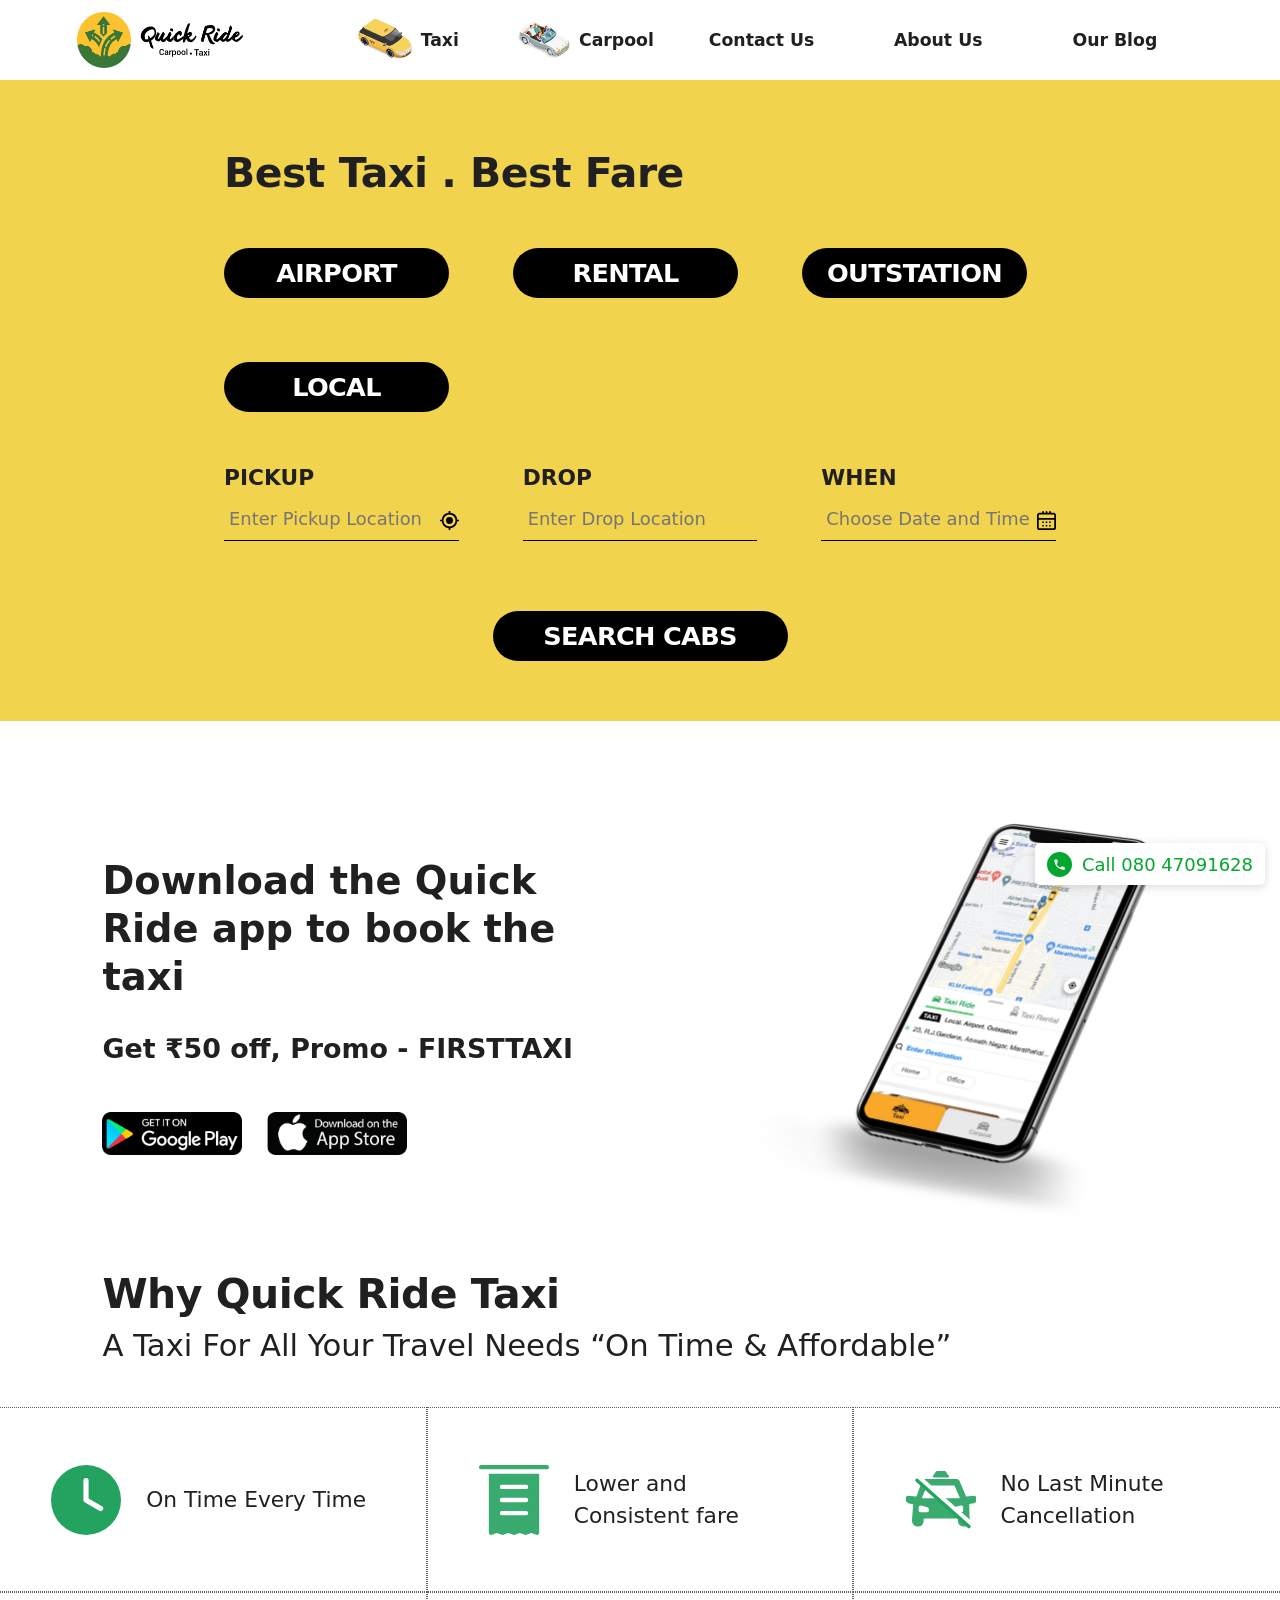
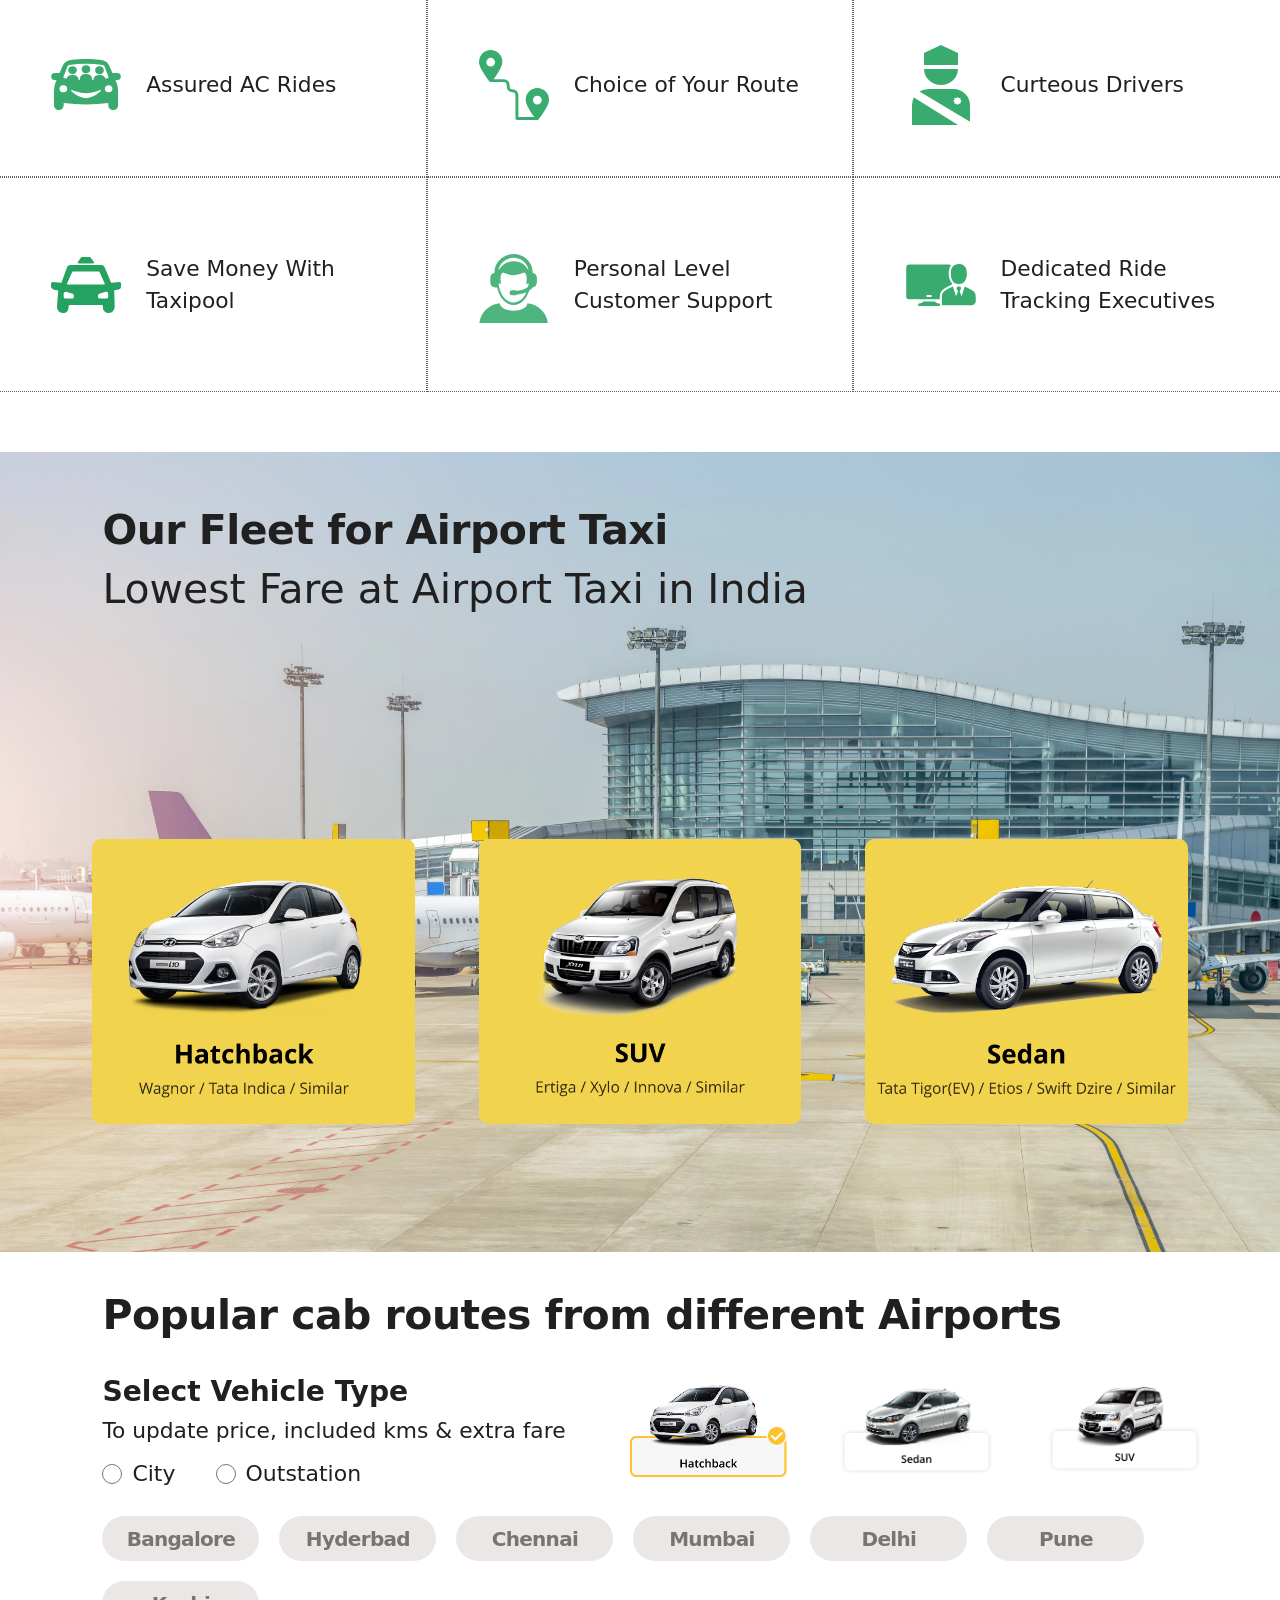
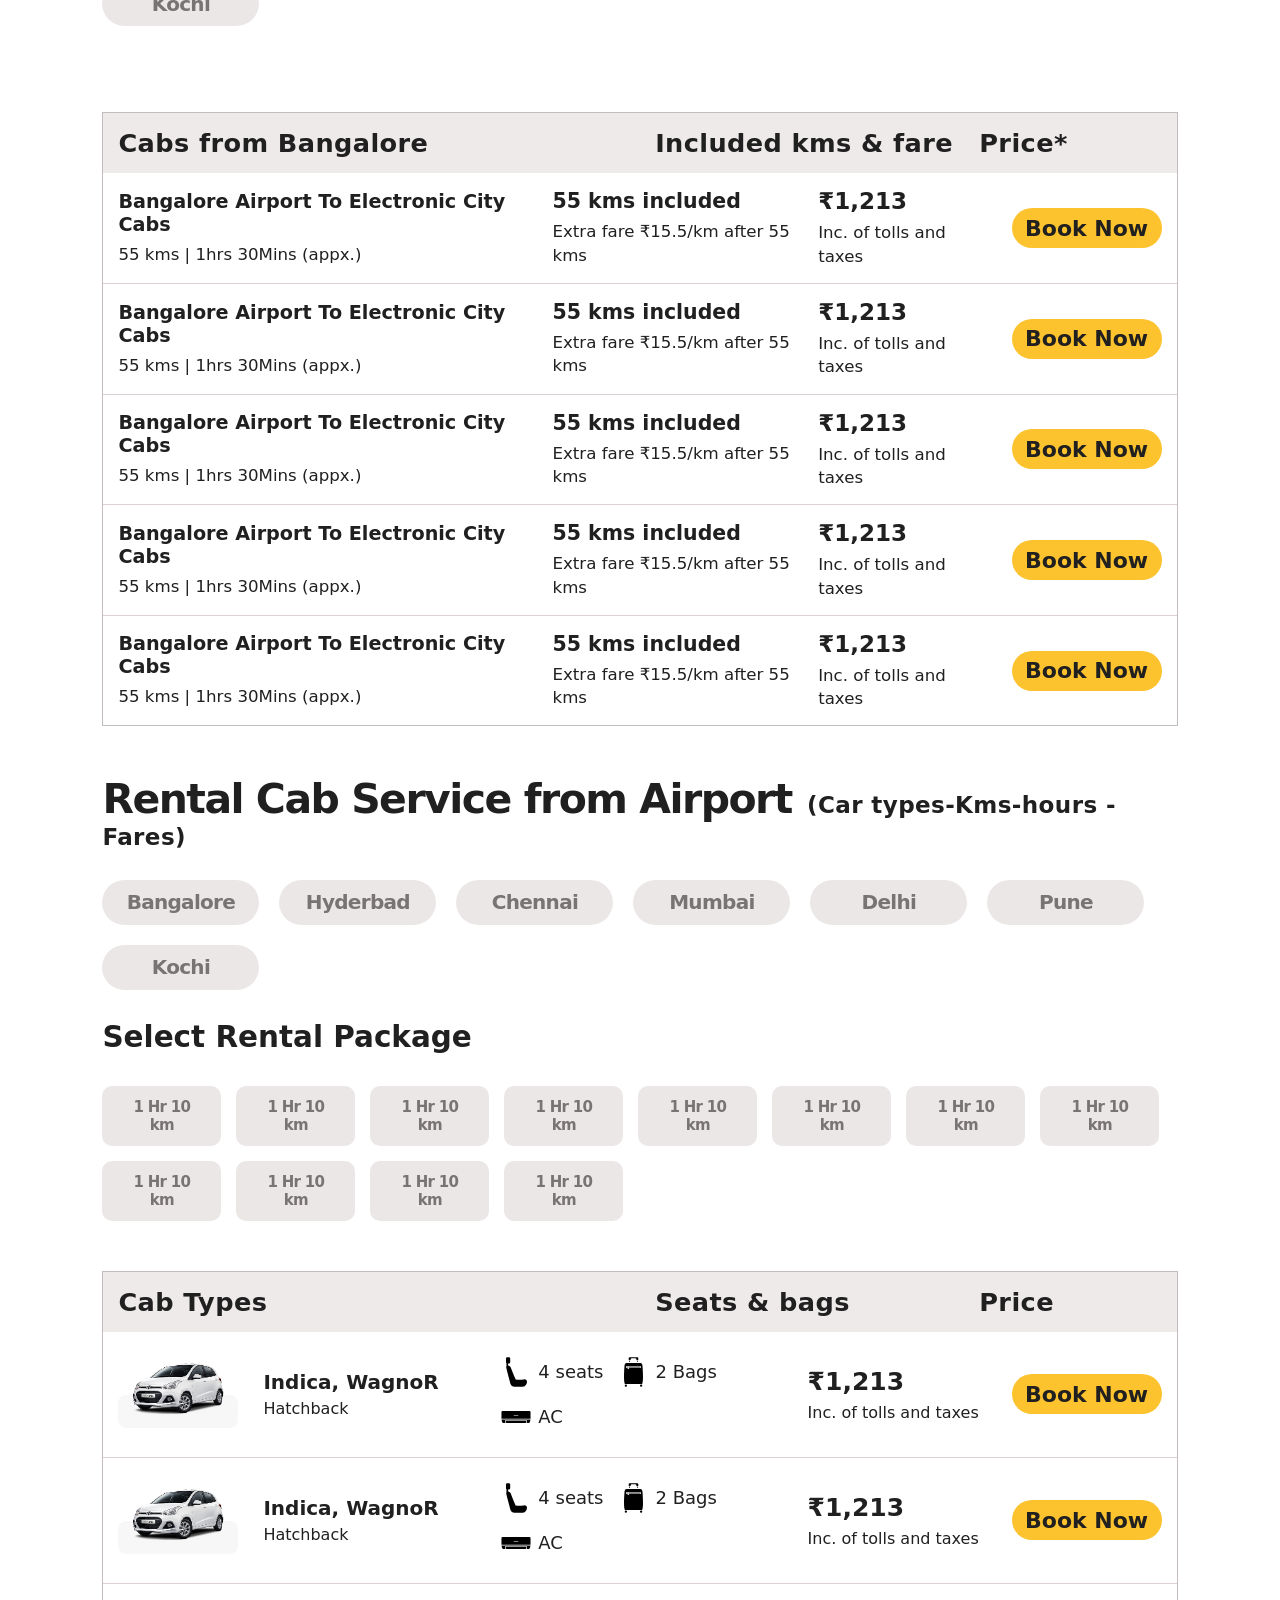
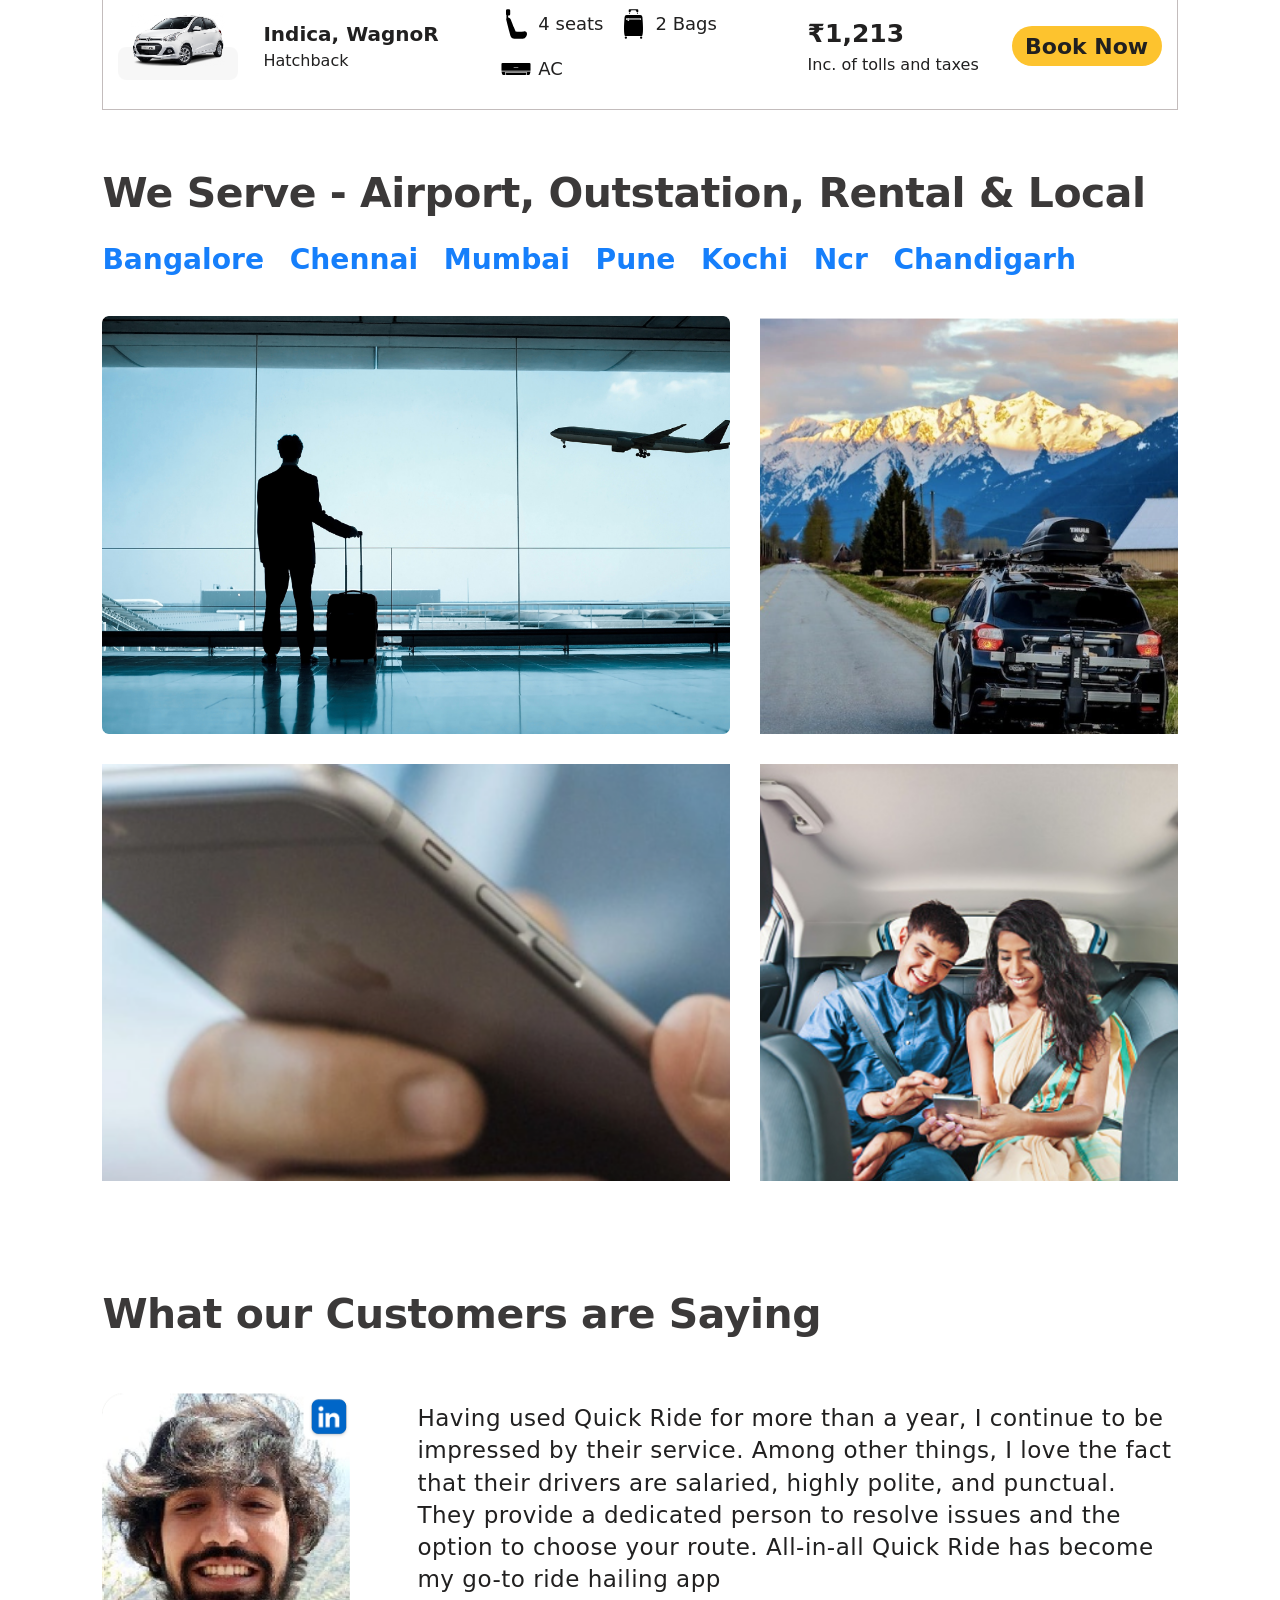
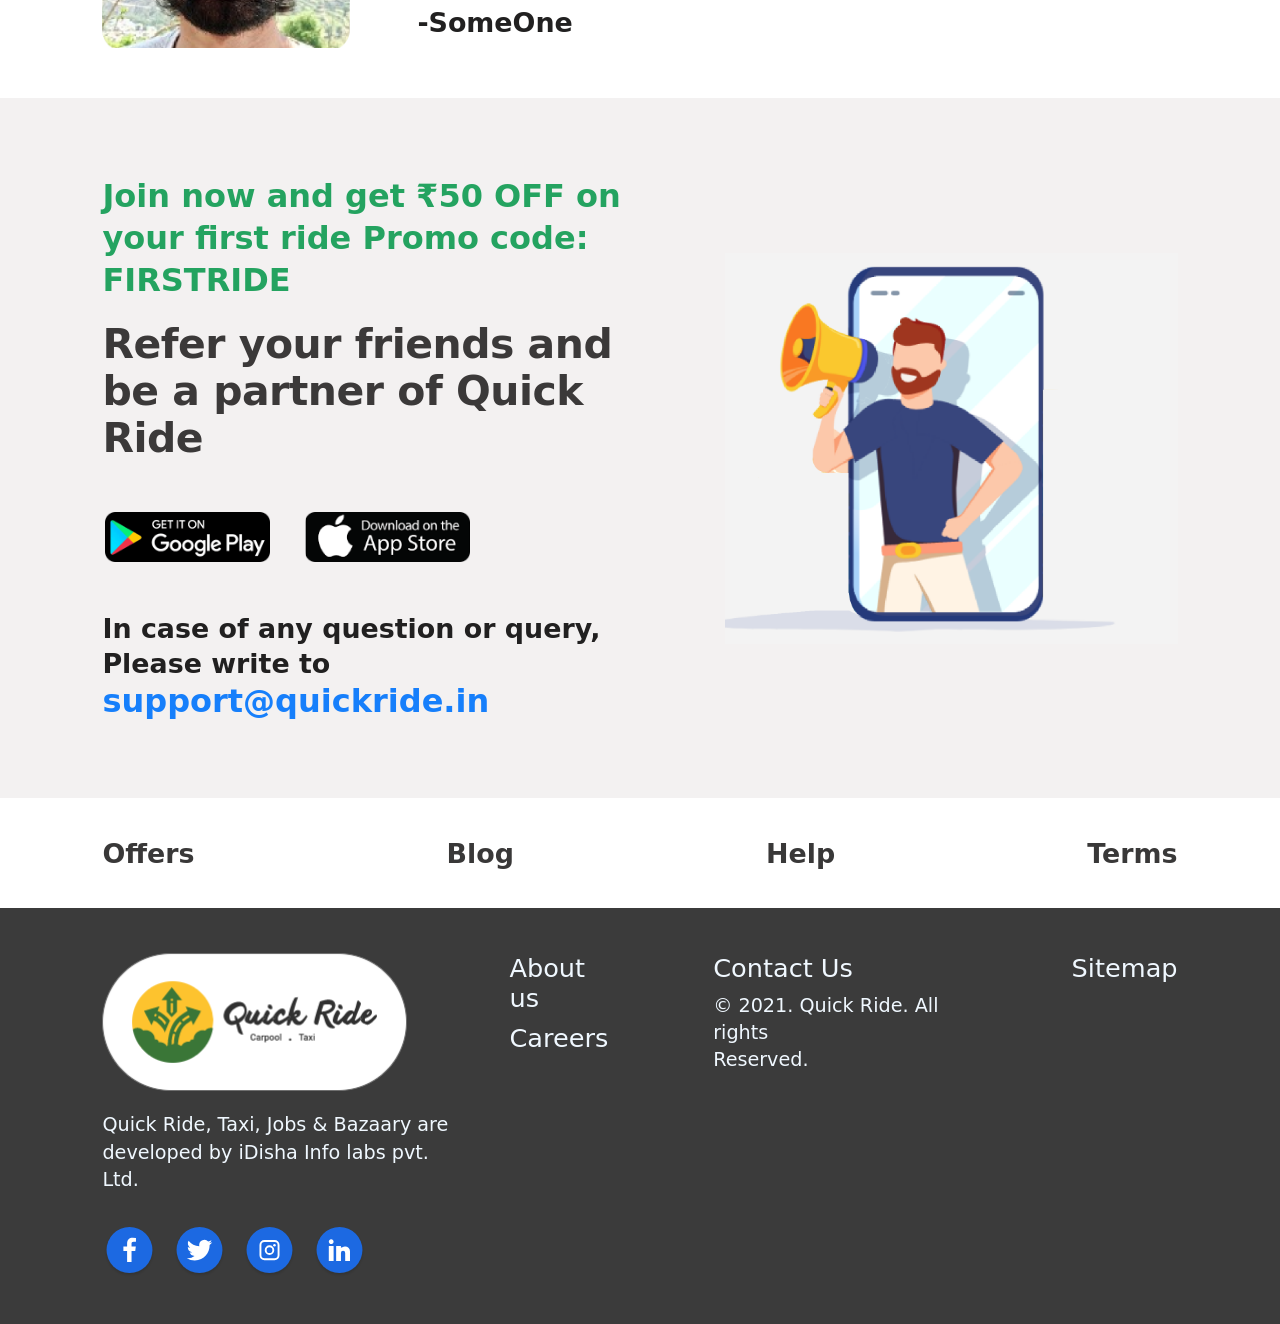
==== commit bff0736c: "Update index.html" ====
--- a/index.html
+++ b/index.html
@@ -81,10 +81,10 @@
         <h1>Best Taxi . Best Fare</h1>
 
         <section class="m-btns flex">
-          <div class="btn-1">AIRPORT</div>
-          <div>RENTAL</div>
-          <div>OUTSTATION</div>
-          <div>LOCAL</div>
+       <div class="btn-1">AIRPORT</div>
+          <div class="btn-1">RENTAL</div>
+          <div class="btn-1">OUTSTATION</div>
+          <div class="btn-1">LOCAL</div>
         </section>
 
         <section class="m-ins">
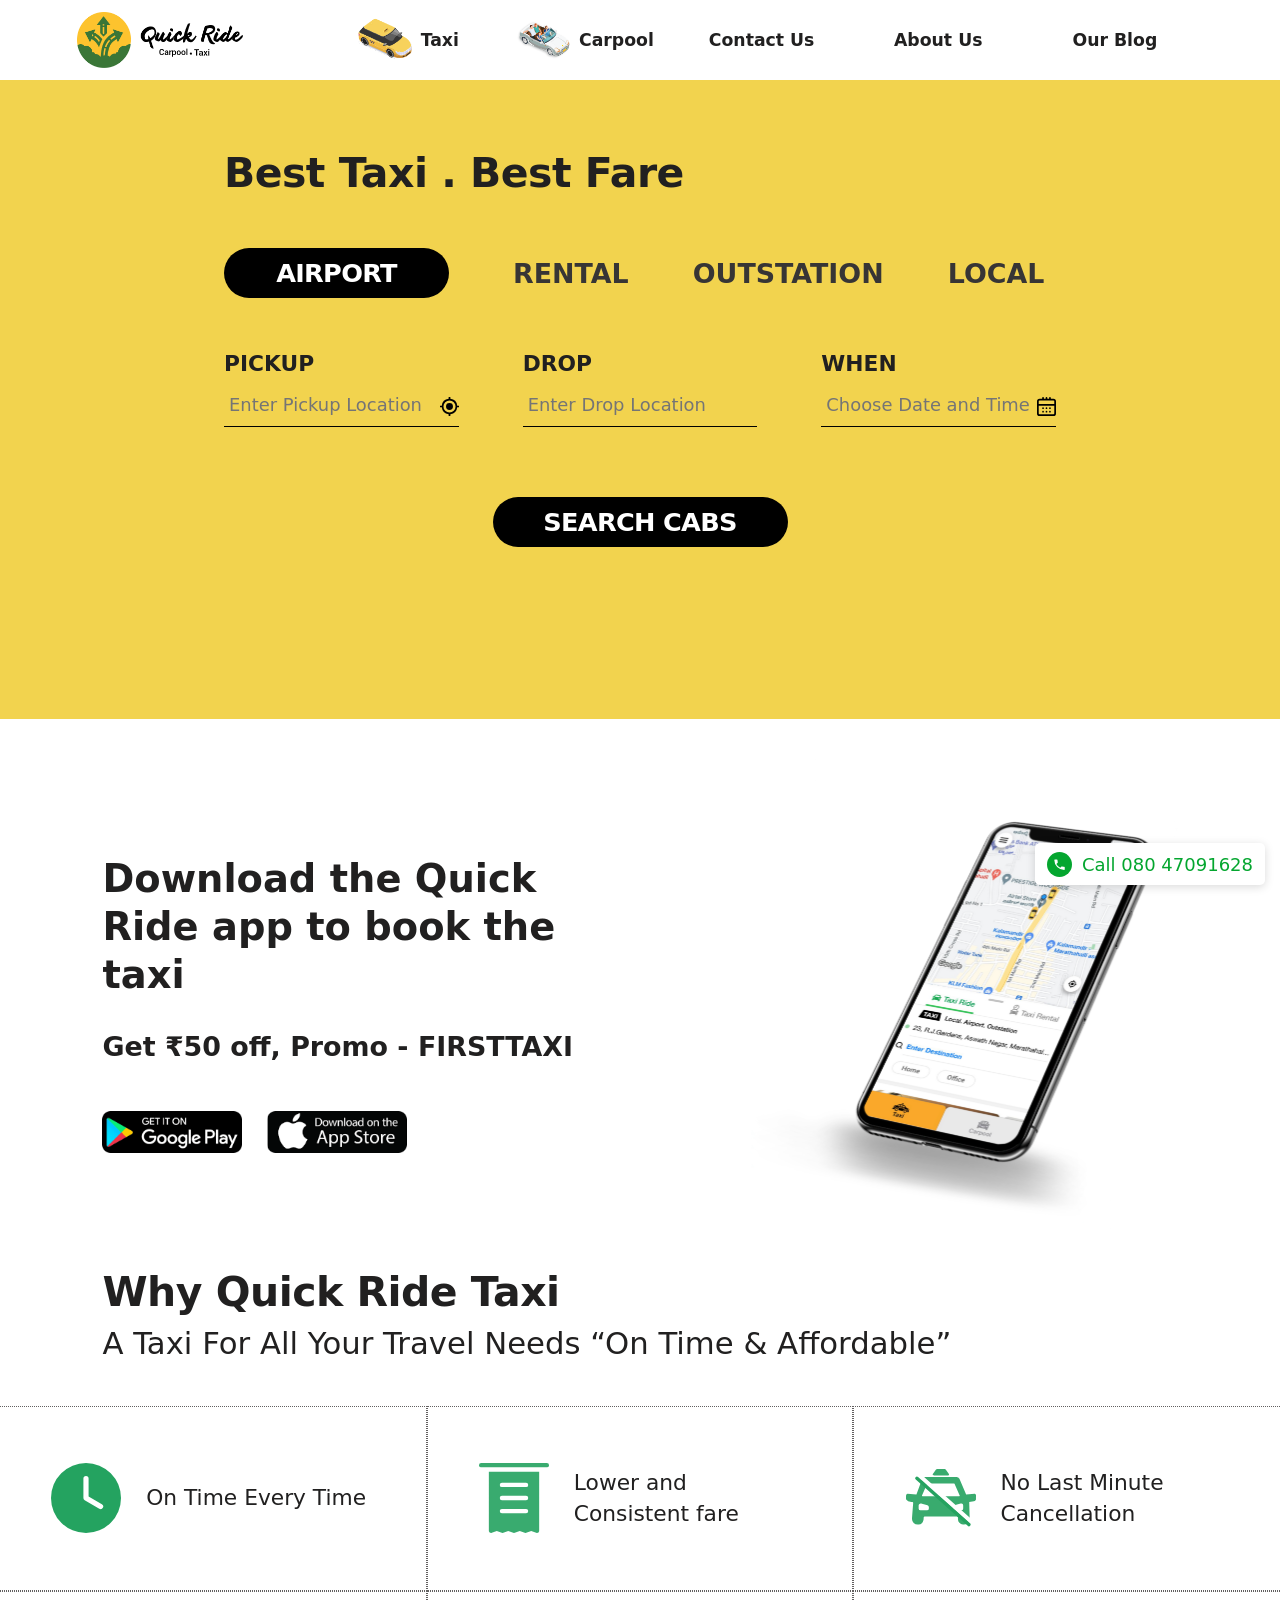
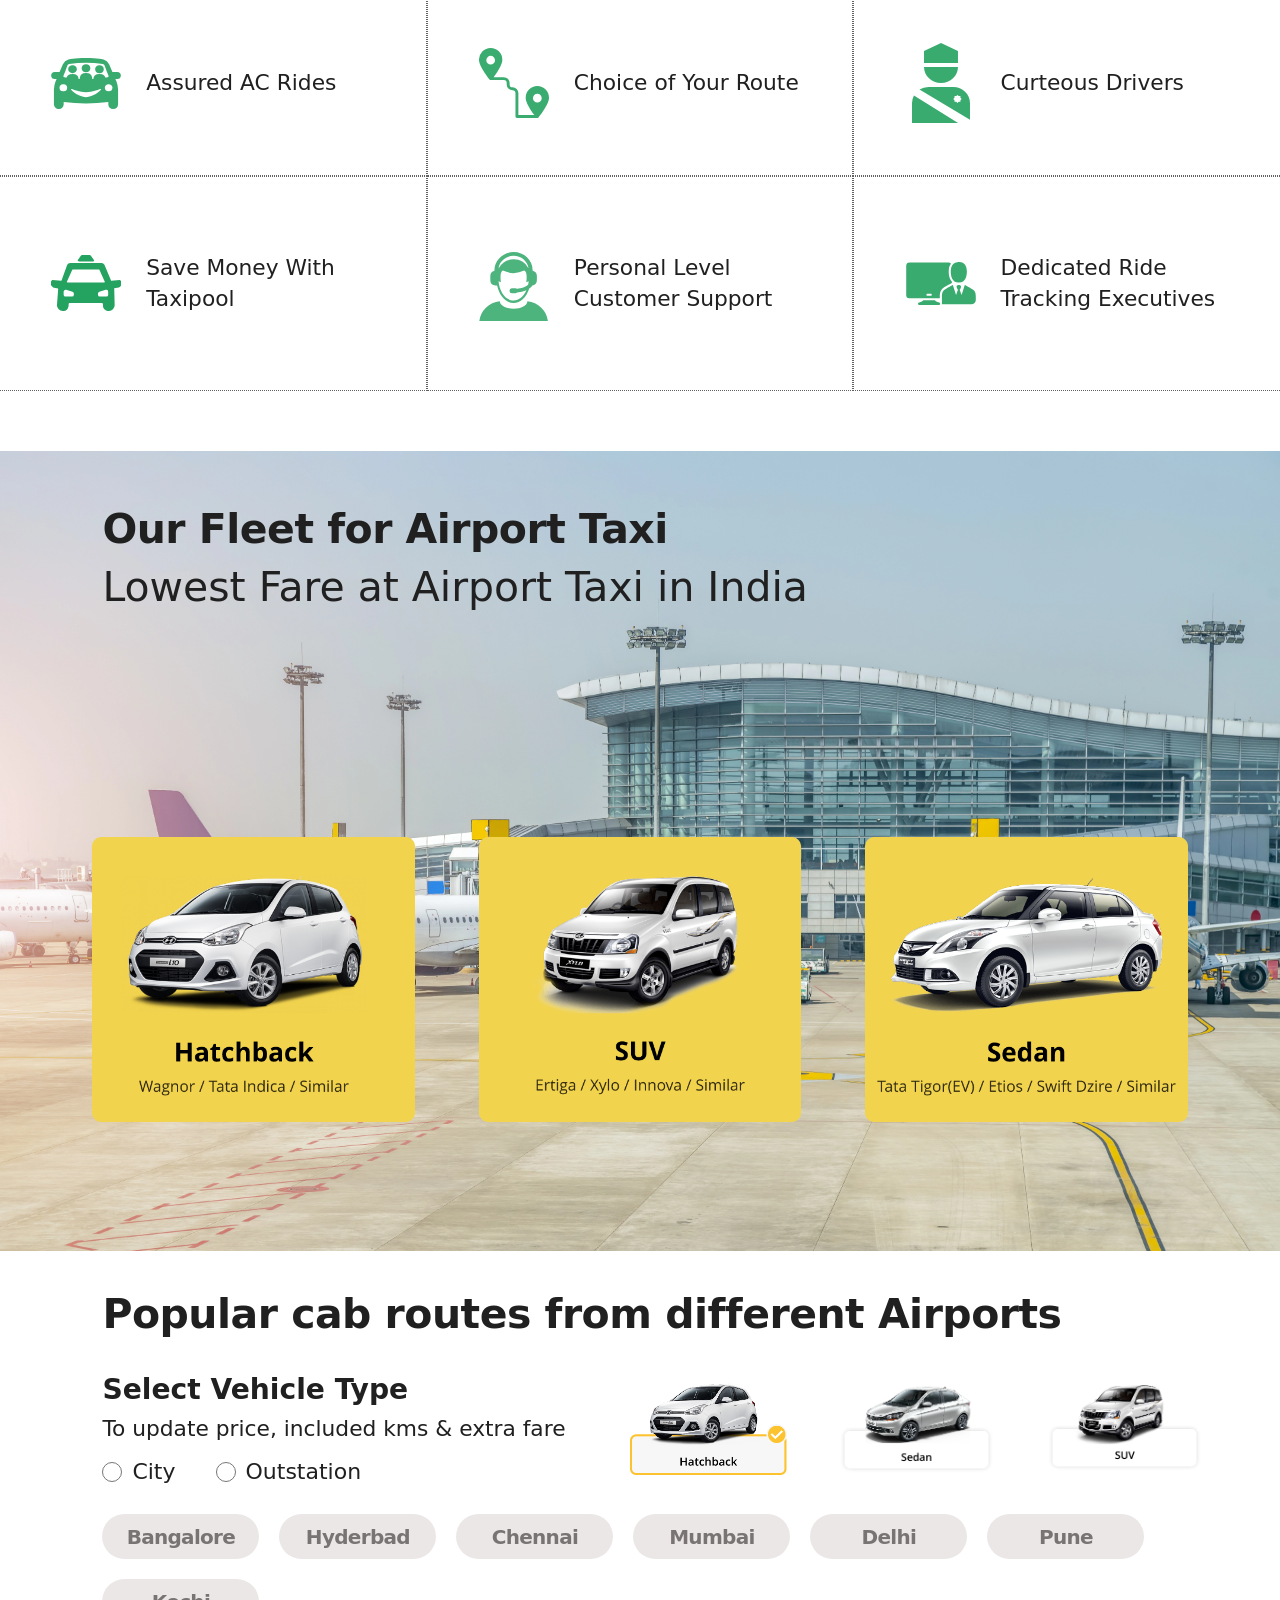
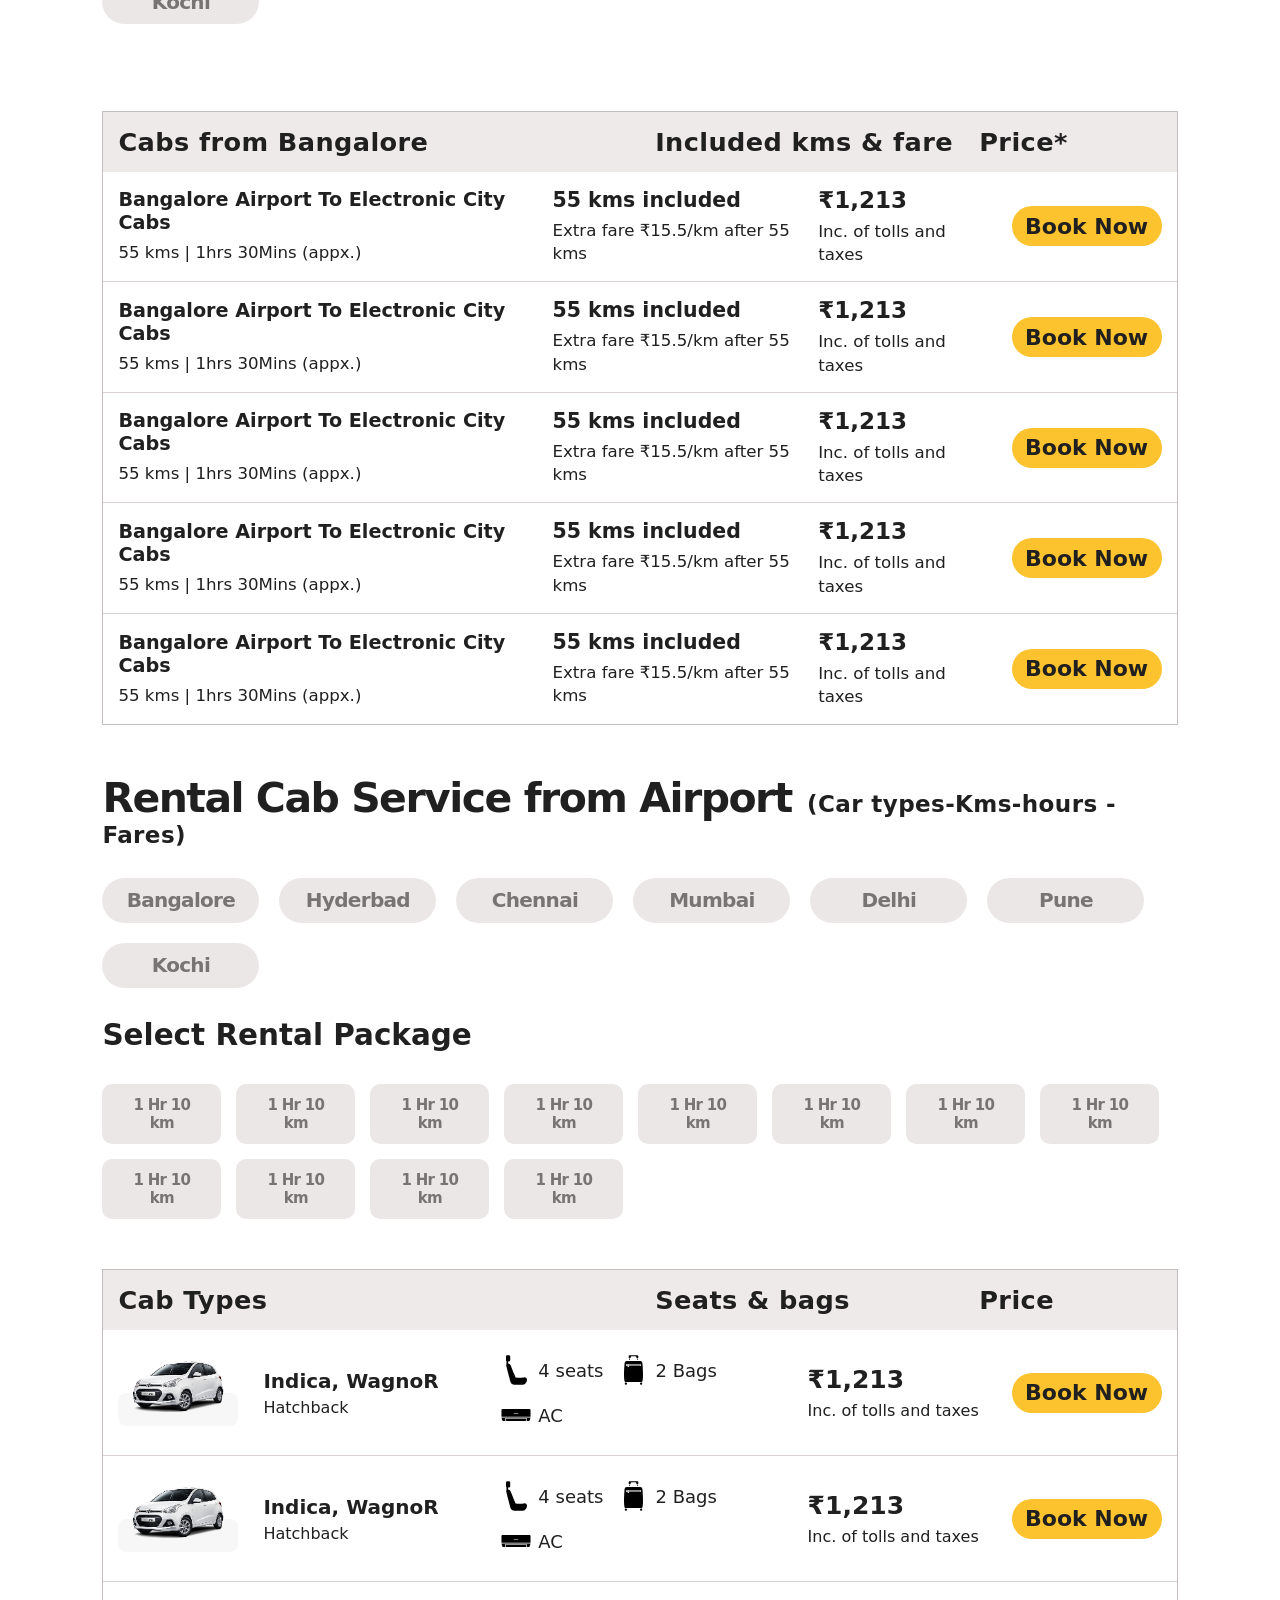
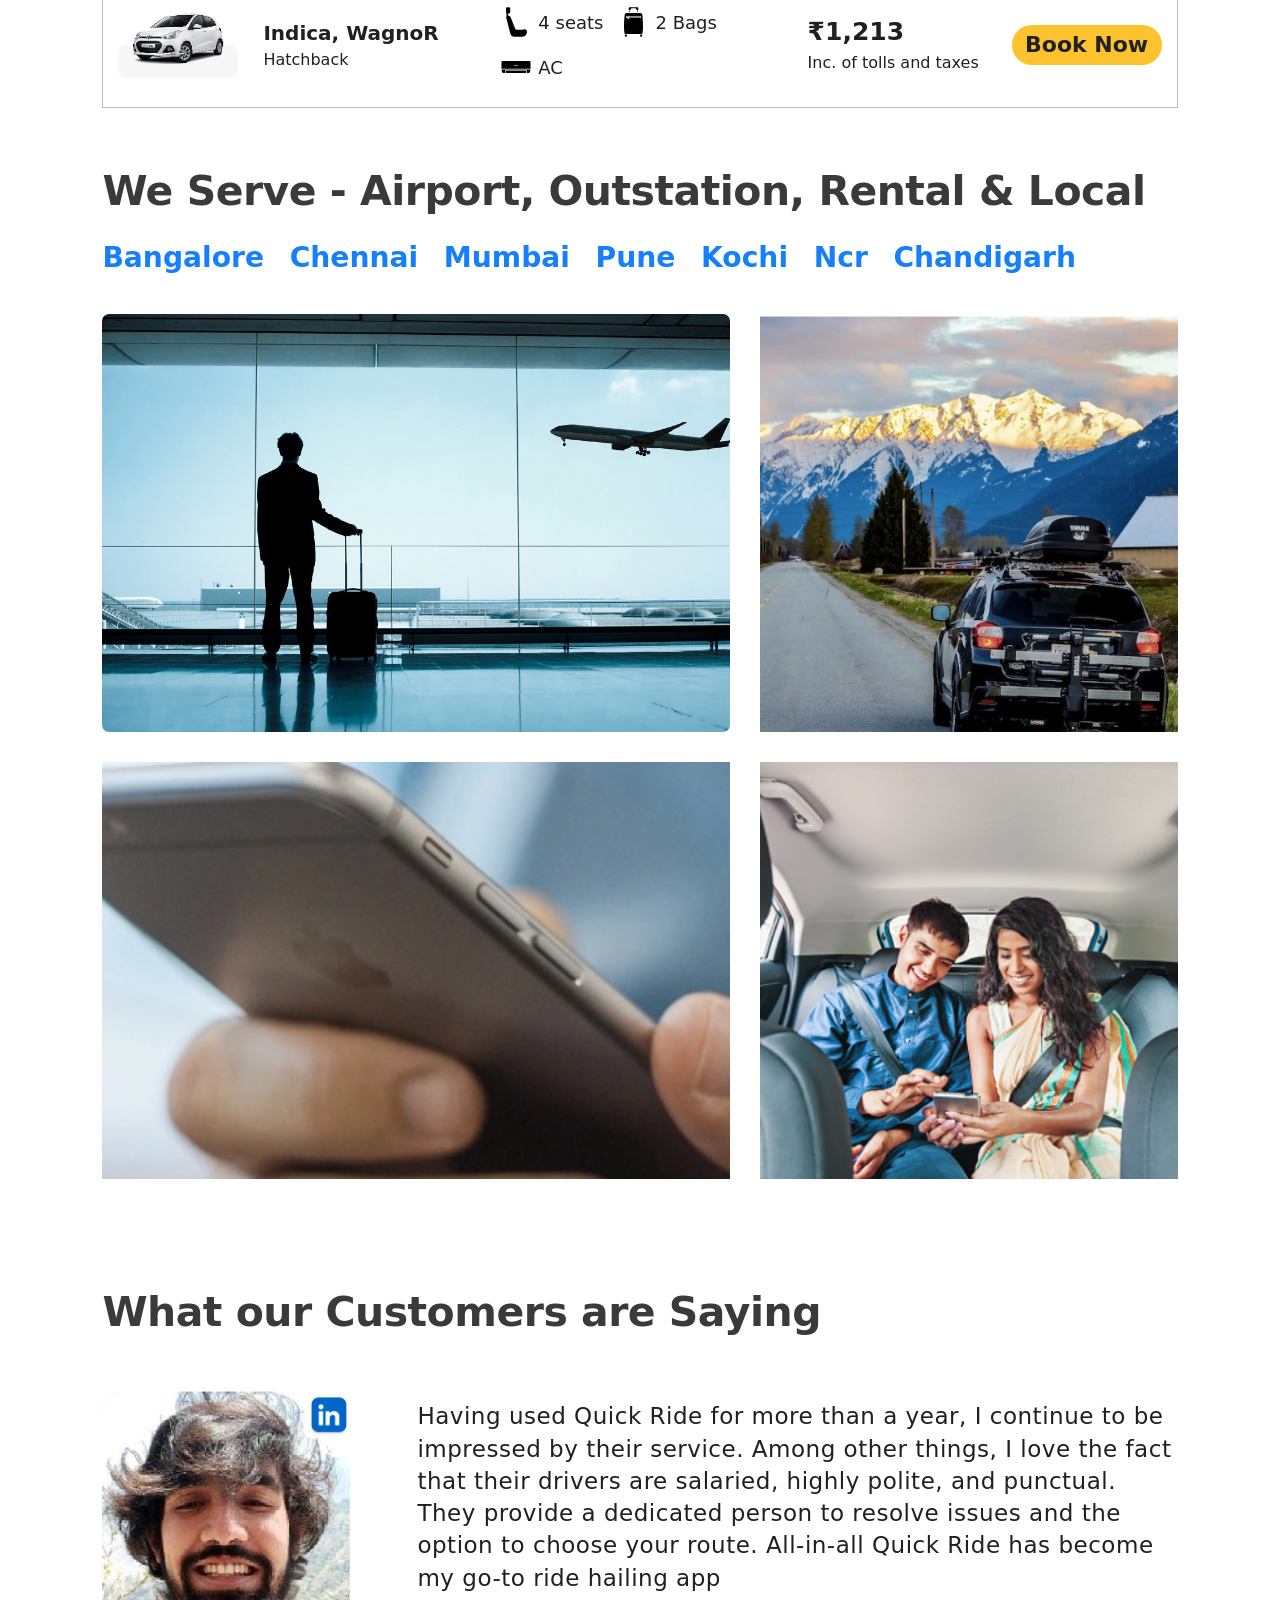
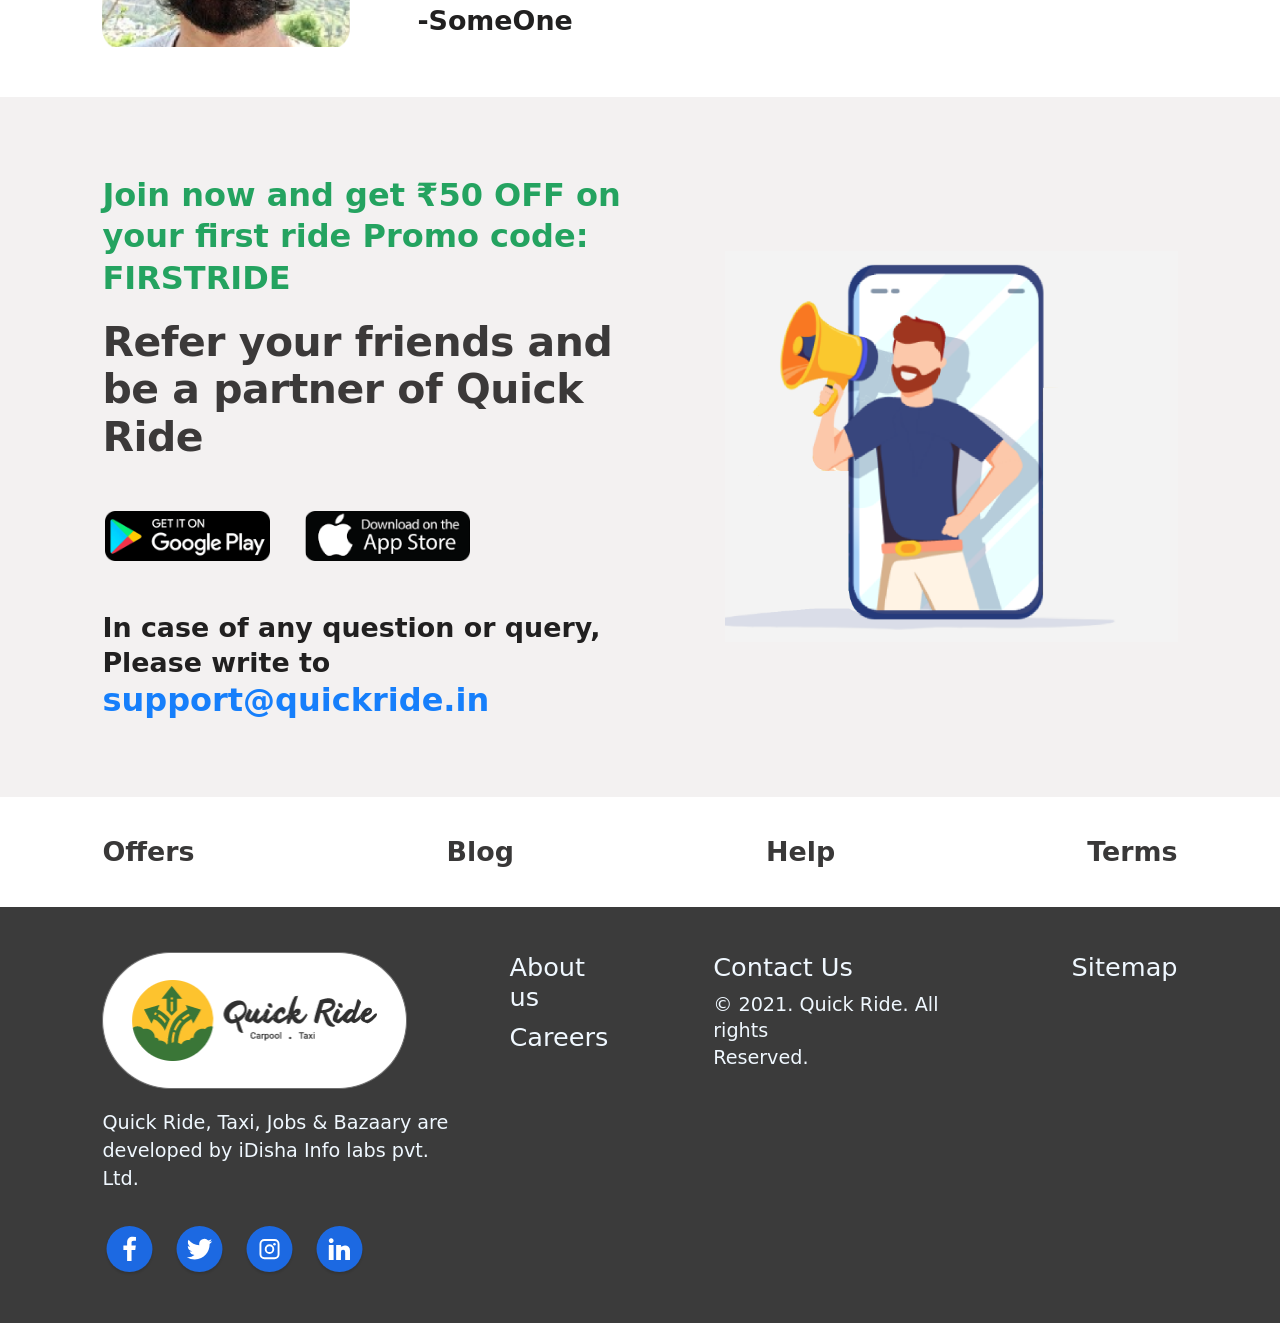
==== commit 590bd161: "Update print statement from 'Hello' to 'Goodbye'" ====
--- a/index.html
+++ b/index.html
@@ -82,9 +82,9 @@
 
         <section class="m-btns flex">
        <div class="btn-1">AIRPORT</div>
-          <div class="btn-1">RENTAL</div>
-          <div class="btn-1">OUTSTATION</div>
-          <div class="btn-1">LOCAL</div>
+          <div >RENTAL</div>
+          <div >OUTSTATION</div>
+          <div >LOCAL</div>
         </section>
 
         <section class="m-ins">
--- a/quick.css
+++ b/quick.css
@@ -294,9 +294,10 @@
   font-weight: 700;
 }
 
-.btn-1:hover {
-  background: #302b2b;
-}
+.btn-1:hover{
+  background:000
+}
+
 .m-ins {
   display: grid;
   grid-template-columns: repeat(3, minmax(0, 1fr));
@@ -1851,4 +1852,4 @@
    .btn-b:hover {
     background: #fdc32e;
     color: #000;
-  }+  }
